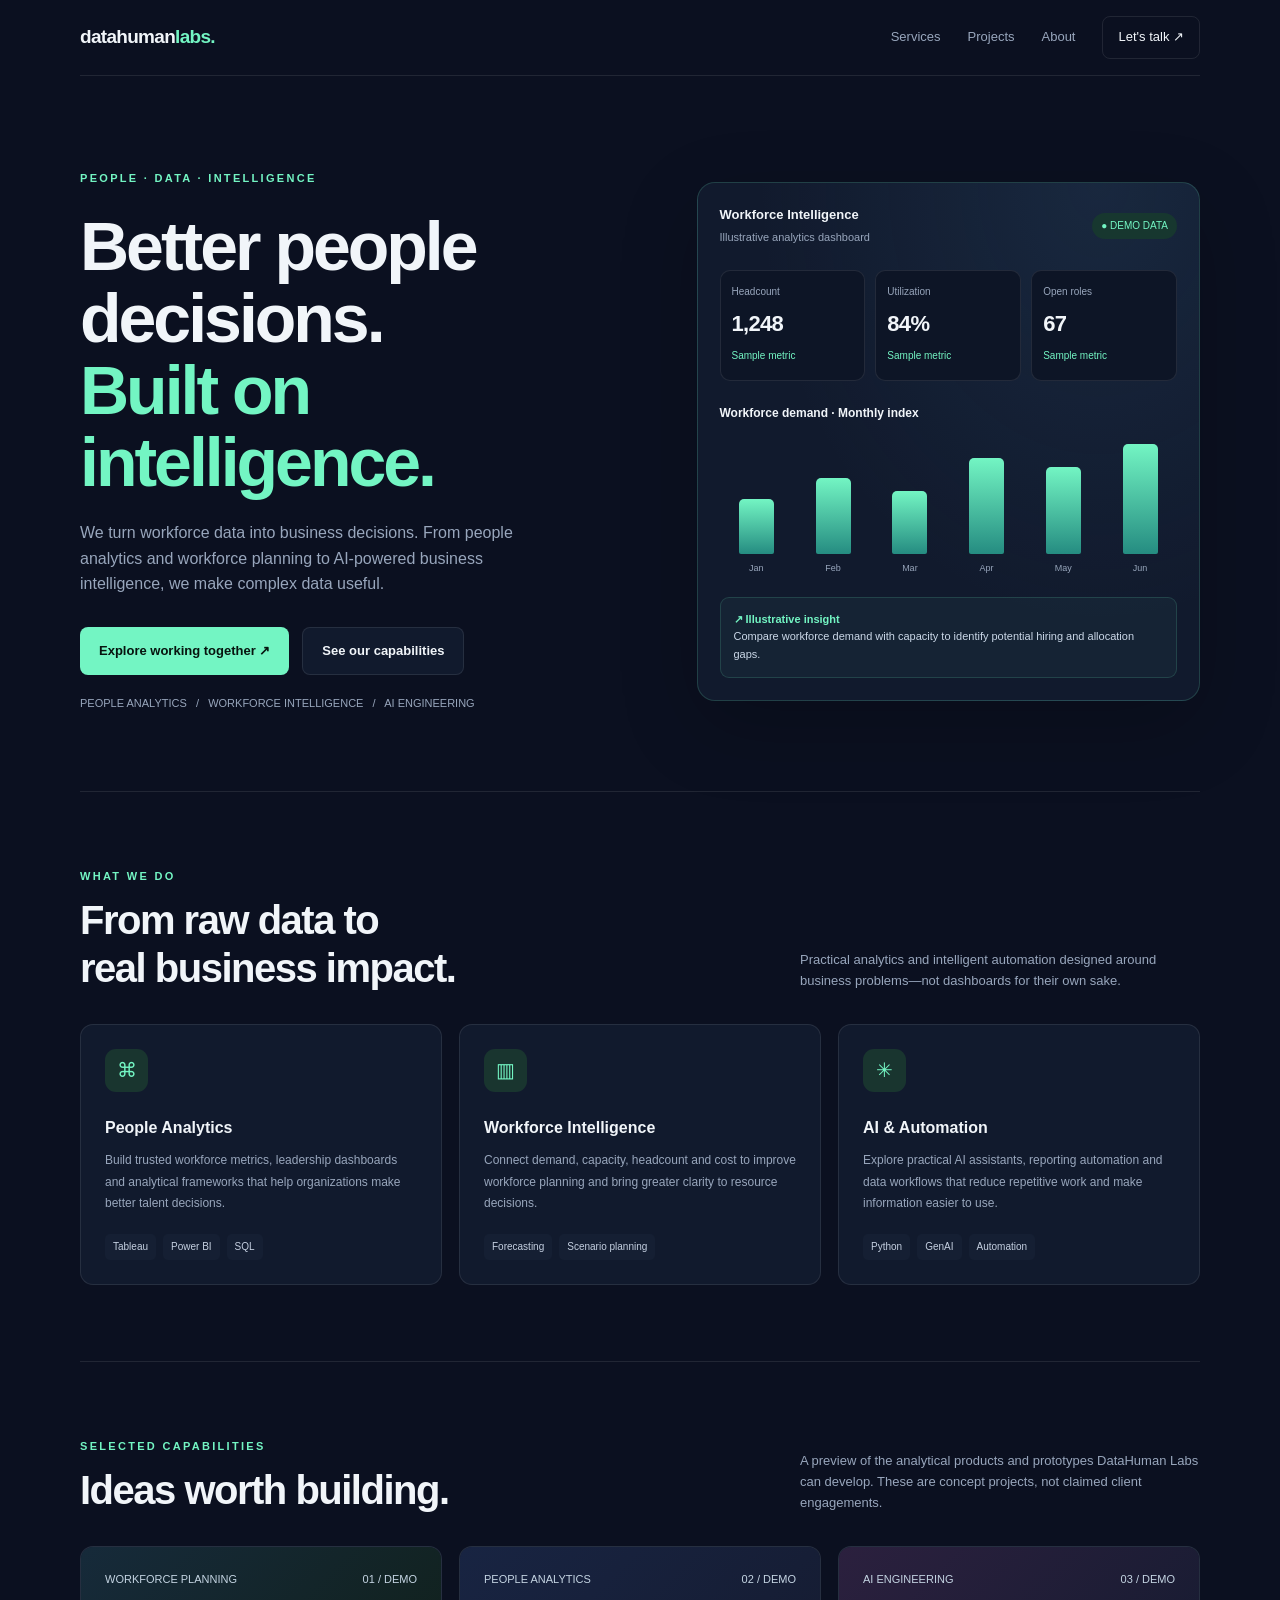
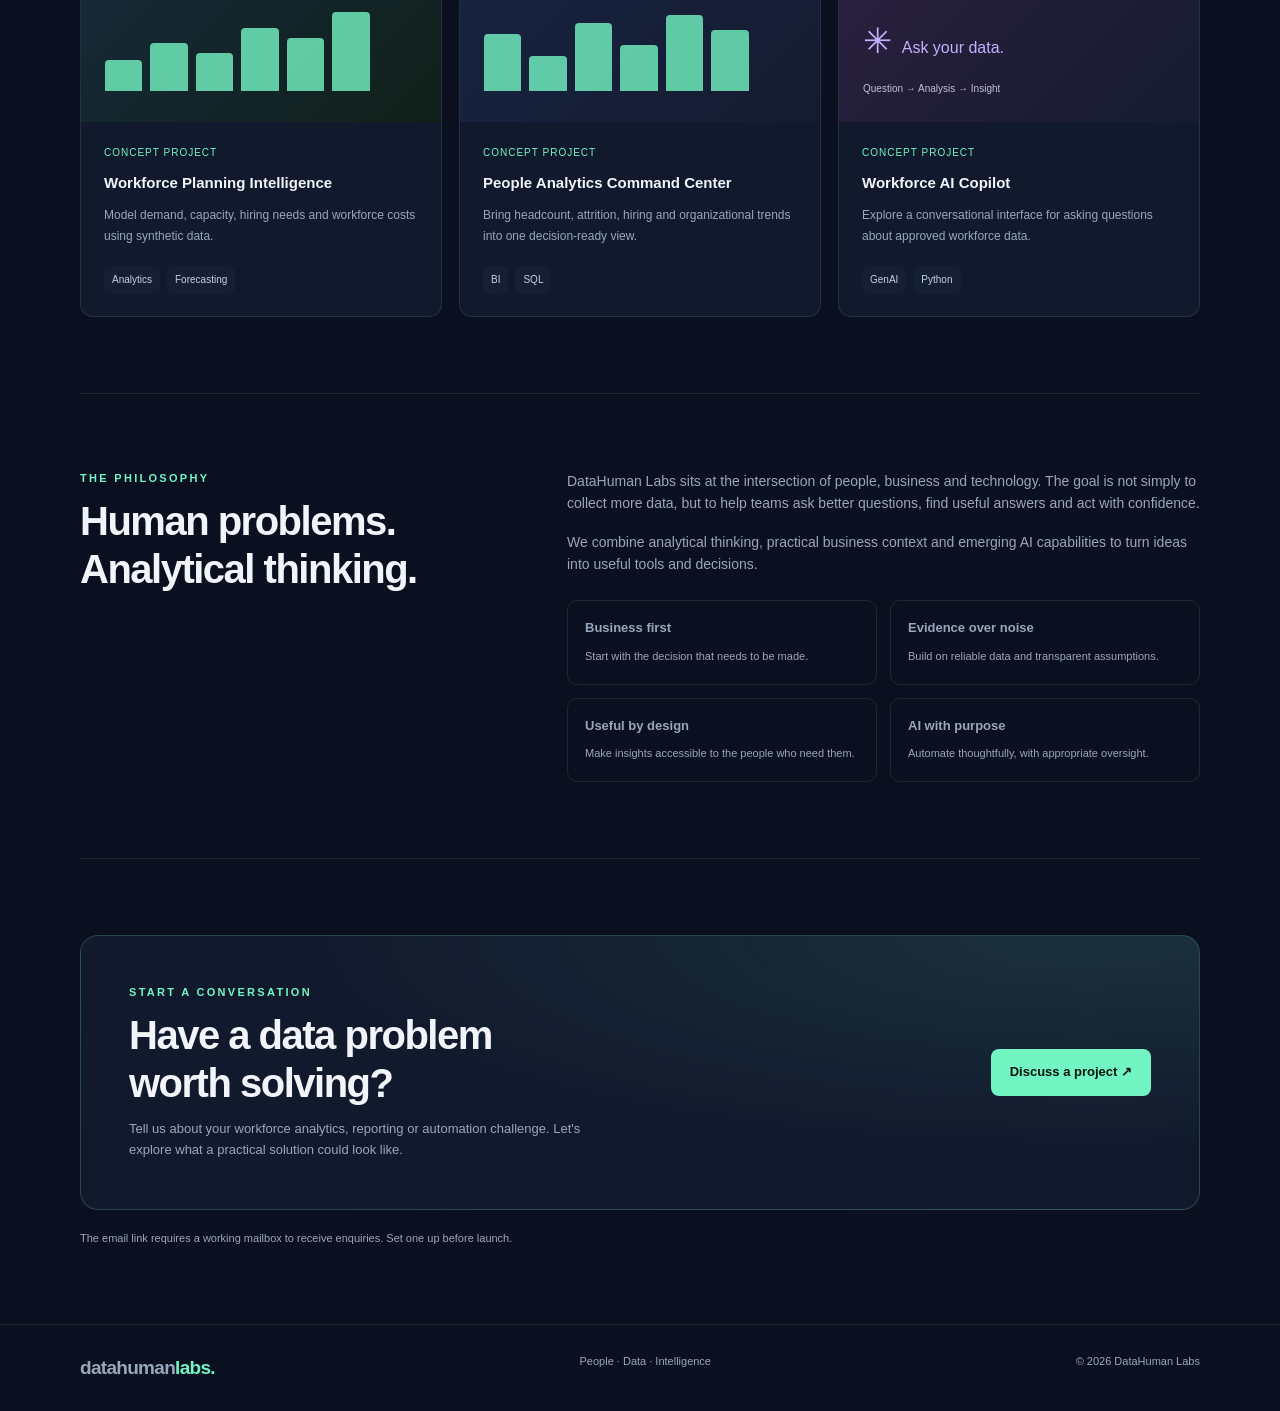
==== index.html @ e3e1449d "Create index.html" ====
<!DOCTYPE html>
<html lang="en">
<head>
  <meta charset="UTF-8">
  <meta name="viewport" content="width=device-width, initial-scale=1.0">
  <meta name="theme-color" content="#0b1020">
  <meta name="description" content="DataHuman Labs — People Analytics, workforce intelligence and AI engineering.">
  <title>DataHuman Labs — People. Data. Intelligence.</title>
  <style>
    :root {
      --bg: #0b1020;
      --panel: #111a2d;
      --panel2: #151f33;
      --text: #f1f5f9;
      --muted: #98a6bc;
      --mint: #73f5c3;
      --blue: #7aa7ff;
      --border: rgba(255,255,255,.09);
    }

    * { box-sizing: border-box; margin: 0; padding: 0; }
    html { scroll-behavior: smooth; }
    body {
      background: var(--bg);
      color: var(--text);
      font-family: Inter, -apple-system, BlinkMacSystemFont, "Segoe UI", sans-serif;
      line-height: 1.6;
    }
    a { color: inherit; text-decoration: none; }
    button, a { -webkit-tap-highlight-color: transparent; }
    .container { width: min(1120px, 90%); margin: auto; }

    nav {
      height: 76px; display: flex; align-items: center;
      justify-content: space-between; border-bottom: 1px solid var(--border);
    }
    .logo { font-size: 19px; font-weight: 800; letter-spacing: -.7px; }
    .logo span { color: var(--mint); }
    .nav-links { display: flex; gap: 27px; align-items: center; font-size: 13px; color: var(--muted); }
    .nav-links a:hover { color: var(--mint); }
    .nav-cta {
      padding: 10px 15px; border: 1px solid var(--border);
      border-radius: 8px; color: var(--text) !important;
    }

    .hero {
      padding: 94px 0 78px; display: grid;
      grid-template-columns: 1.05fr .95fr; gap: 60px; align-items: center;
    }
    .eyebrow {
      color: var(--mint); font-size: 11px; letter-spacing: 2.3px;
      font-weight: 800; text-transform: uppercase;
    }
    h1 {
      font-size: clamp(43px, 5.4vw, 68px); line-height: 1.06;
      letter-spacing: -3px; margin: 22px 0;
    }
    h1 span { color: var(--mint); }
    .hero-copy { max-width: 490px; color: var(--muted); font-size: 16px; }
    .actions { display: flex; gap: 13px; flex-wrap: wrap; margin-top: 30px; }
    .btn {
      display: inline-flex; align-items: center; justify-content: center;
      padding: 13px 19px; border-radius: 8px; font-size: 13px;
      font-weight: 750; transition: transform .2s, opacity .2s;
    }
    .btn:hover { transform: translateY(-2px); }
    .primary { background: var(--mint); color: #07140f; }
    .secondary { border: 1px solid var(--border); background: var(--panel); }
    .micro { font-size: 11px; color: var(--muted); margin-top: 20px; }

    .dashboard {
      padding: 22px; border: 1px solid rgba(115,245,195,.17);
      border-radius: 18px; background:
        radial-gradient(ellipse at 80% 0%, rgba(66,119,163,.15), transparent 60%),
        var(--panel); box-shadow: 0 25px 80px rgba(0,0,0,.2);
    }
    .dash-top { display: flex; justify-content: space-between; gap: 12px; align-items: center; }
    .dash-title { font-size: 13px; font-weight: 750; }
    .pill { font-size: 10px; color: var(--mint); background: #17372f; padding: 5px 9px; border-radius: 20px; }
    .dash-sub { font-size: 11px; color: var(--muted); margin-top: 3px; }
    .metrics { display: grid; grid-template-columns: repeat(3, 1fr); gap: 10px; margin: 23px 0; }
    .metric { padding: 13px 11px; border: 1px solid var(--border); border-radius: 10px; background: #0d1526; }
    .metric small { display: block; color: var(--muted); font-size: 10px; }
    .metric strong { display: block; font-size: 22px; margin-top: 6px; letter-spacing: -.7px; }
    .metric em { color: var(--mint); font-size: 10px; font-style: normal; }
    .chart-title { font-size: 12px; font-weight: 700; margin-bottom: 13px; }
    .chart { display: flex; height: 140px; gap: 13px; align-items: end; padding: 8px 5px 0; }
    .bar-wrap { flex: 1; height: 100%; display: flex; flex-direction: column; justify-content: end; align-items: center; gap: 7px; }
    .bar { width: min(100%, 35px); min-height: 4px; border-radius: 5px 5px 2px 2px; background: linear-gradient(180deg, var(--mint), #258c81); }
    .bar-label { color: var(--muted); font-size: 9px; }
    .insight { margin-top: 21px; padding: 13px; border: 1px solid rgba(115,245,195,.15); background: rgba(115,245,195,.045); border-radius: 9px; font-size: 11px; color: #cbd8e8; }
    .insight b { color: var(--mint); }

    section { padding: 76px 0; border-top: 1px solid var(--border); }
    .section-head { display: flex; justify-content: space-between; gap: 30px; align-items: end; margin-bottom: 32px; }
    h2 { font-size: clamp(29px, 4vw, 40px); letter-spacing: -1.5px; line-height: 1.2; margin-top: 10px; }
    .section-intro { color: var(--muted); max-width: 400px; font-size: 13px; }
    .grid { display: grid; grid-template-columns: repeat(3, 1fr); gap: 17px; }
    .card { background: var(--panel); border: 1px solid var(--border); border-radius: 13px; padding: 24px; }
    .card:hover { border-color: rgba(115,245,195,.35); }
    .icon {
      width: 43px; height: 43px; border-radius: 11px;
      background: #19352f; color: var(--mint); display: grid;
      place-items: center; font-size: 20px; margin-bottom: 23px;
    }
    h3 { font-size: 16px; margin-bottom: 10px; }
    .card p { color: var(--muted); font-size: 12px; line-height: 1.8; }
    .tags { display: flex; flex-wrap: wrap; gap: 7px; margin-top: 19px; }
    .tag { font-size: 10px; padding: 5px 8px; border-radius: 5px; background: var(--panel2); color: #c5d0e1; }

    .project-card { padding: 0; overflow: hidden; }
    .project-visual { padding: 24px; min-height: 175px; background: linear-gradient(135deg,#162a3a,#102019); }
    .project-visual.blue { background: linear-gradient(135deg,#182442,#151b30); }
    .project-visual.purple { background: linear-gradient(135deg,#2b203e,#151b30); }
    .project-stat { display: flex; justify-content: space-between; font-size: 11px; color: #c4d4e2; }
    .project-bars { display: flex; gap: 8px; align-items: end; height: 88px; margin-top: 15px; }
    .project-bars i { display: block; width: 12%; border-radius: 4px 4px 0 0; background: var(--mint); opacity: .8; }
    .project-content { padding: 23px; }
    .project-content h3 { font-size: 15px; }
    .project-content p { color: var(--muted); font-size: 12px; }
    .project-label { font-size: 10px; color: var(--mint); text-transform: uppercase; letter-spacing: 1px; margin-bottom: 10px; }

    .about { display: grid; grid-template-columns: .8fr 1.2fr; gap: 65px; align-items: start; }
    .about-copy { color: var(--muted); font-size: 14px; }
    .about-copy p + p { margin-top: 16px; }
    .principles { display: grid; grid-template-columns: 1fr 1fr; gap: 13px; }
    .principle { padding: 17px; border: 1px solid var(--border); border-radius: 10px; }
    .principle b { display: block; font-size: 13px; margin-bottom: 5px; }
    .principle span { font-size: 11px; color: var(--muted); }

    .contact-box {
      padding: 48px; border-radius: 18px; border: 1px solid rgba(115,245,195,.2);
      background: radial-gradient(ellipse at 90% 0%, rgba(115,245,195,.1), transparent 55%), var(--panel);
      display: flex; justify-content: space-between; align-items: center; gap: 25px;
    }
    .contact-box p { color: var(--muted); font-size: 13px; margin-top: 12px; max-width: 470px; }
    footer { padding: 28px 0; border-top: 1px solid var(--border); color: var(--muted); font-size: 11px; }
    .footer-inner { display: flex; justify-content: space-between; gap: 20px; flex-wrap: wrap; }
    .mint { color: var(--mint); }

    @media (max-width: 760px) {
      .nav-links { gap: 13px; }
      .nav-links a:not(.nav-cta) { display: none; }
      .hero { grid-template-columns: 1fr; padding: 66px 0 55px; gap: 38px; }
      h1 { letter-spacing: -2px; }
      .section-head { display: block; }
      .section-intro { margin-top: 15px; }
      .grid { grid-template-columns: 1fr; }
      .about { grid-template-columns: 1fr; gap: 30px; }
      .contact-box { padding: 28px; display: block; }
      .contact-box .btn { margin-top: 20px; }
      section { padding: 58px 0; }
    }
    @media (prefers-reduced-motion: reduce) {
      html { scroll-behavior: auto; }
      *, *::before, *::after { transition: none !important; }
    }
  </style>
</head>
<body>
  <header class="container">
    <nav aria-label="Main navigation">
      <a class="logo" href="#home">datahuman<span>labs.</span></a>
      <div class="nav-links">
        <a href="#services">Services</a>
        <a href="#work">Projects</a>
        <a href="#about">About</a>
        <a class="nav-cta" href="#contact">Let's talk ↗</a>
      </div>
    </nav>
  </header>

  <main>
    <div class="container">
      <section class="hero" id="home" style="border-top:0">
        <div>
          <div class="eyebrow">People · Data · Intelligence</div>
          <h1>Better people decisions.<br><span>Built on intelligence.</span></h1>
          <p class="hero-copy">
            We turn workforce data into business decisions.
            From people analytics and workforce planning to AI-powered
            business intelligence, we make complex data useful.
          </p>
          <div class="actions">
            <a class="btn primary" href="#contact">Explore working together ↗</a>
            <a class="btn secondary" href="#work">See our capabilities</a>
          </div>
          <p class="micro">PEOPLE ANALYTICS &nbsp; / &nbsp; WORKFORCE INTELLIGENCE &nbsp; / &nbsp; AI ENGINEERING</p>
        </div>

        <div class="dashboard">
          <div class="dash-top">
            <div>
              <div class="dash-title">Workforce Intelligence</div>
              <div class="dash-sub">Illustrative analytics dashboard</div>
            </div>
            <span class="pill">● DEMO DATA</span>
          </div>
          <div class="metrics">
            <div class="metric"><small>Headcount</small><strong>1,248</strong><em>Sample metric</em></div>
            <div class="metric"><small>Utilization</small><strong>84%</strong><em>Sample metric</em></div>
            <div class="metric"><small>Open roles</small><strong>67</strong><em>Sample metric</em></div>
          </div>
          <div class="chart-title">Workforce demand · Monthly index</div>
          <div class="chart" aria-label="Illustrative workforce demand chart">
            <div class="bar-wrap"><div class="bar" style="height:42%"></div><span class="bar-label">Jan</span></div>
            <div class="bar-wrap"><div class="bar" style="height:58%"></div><span class="bar-label">Feb</span></div>
            <div class="bar-wrap"><div class="bar" style="height:48%"></div><span class="bar-label">Mar</span></div>
            <div class="bar-wrap"><div class="bar" style="height:73%"></div><span class="bar-label">Apr</span></div>
            <div class="bar-wrap"><div class="bar" style="height:66%"></div><span class="bar-label">May</span></div>
            <div class="bar-wrap"><div class="bar" style="height:89%"></div><span class="bar-label">Jun</span></div>
          </div>
          <div class="insight"><b>↗ Illustrative insight</b><br>Compare workforce demand with capacity to identify potential hiring and allocation gaps.</div>
        </div>
      </section>

      <section id="services">
        <div class="section-head">
          <div>
            <div class="eyebrow">What we do</div>
            <h2>From raw data to<br>real business impact.</h2>
          </div>
          <p class="section-intro">Practical analytics and intelligent automation designed around business problems—not dashboards for their own sake.</p>
        </div>
        <div class="grid">
          <article class="card">
            <div class="icon">⌘</div>
            <h3>People Analytics</h3>
            <p>Build trusted workforce metrics, leadership dashboards and analytical frameworks that help organizations make better talent decisions.</p>
            <div class="tags"><span class="tag">Tableau</span><span class="tag">Power BI</span><span class="tag">SQL</span></div>
          </article>
          <article class="card">
            <div class="icon">▥</div>
            <h3>Workforce Intelligence</h3>
            <p>Connect demand, capacity, headcount and cost to improve workforce planning and bring greater clarity to resource decisions.</p>
            <div class="tags"><span class="tag">Forecasting</span><span class="tag">Scenario planning</span></div>
          </article>
          <article class="card">
            <div class="icon">✳</div>
            <h3>AI & Automation</h3>
            <p>Explore practical AI assistants, reporting automation and data workflows that reduce repetitive work and make information easier to use.</p>
            <div class="tags"><span class="tag">Python</span><span class="tag">GenAI</span><span class="tag">Automation</span></div>
          </article>
        </div>
      </section>

      <section id="work">
        <div class="section-head">
          <div>
            <div class="eyebrow">Selected capabilities</div>
            <h2>Ideas worth building.</h2>
          </div>
          <p class="section-intro">A preview of the analytical products and prototypes DataHuman Labs can develop. These are concept projects, not claimed client engagements.</p>
        </div>
        <div class="grid">
          <article class="card project-card">
            <div class="project-visual">
              <div class="project-stat"><span>WORKFORCE PLANNING</span><span>01 / DEMO</span></div>
              <div class="project-bars">
                <i style="height:35%"></i><i style="height:55%"></i><i style="height:44%"></i><i style="height:72%"></i><i style="height:60%"></i><i style="height:90%"></i>
              </div>
            </div>
            <div class="project-content">
              <div class="project-label">Concept project</div>
              <h3>Workforce Planning Intelligence</h3>
              <p>Model demand, capacity, hiring needs and workforce costs using synthetic data.</p>
              <div class="tags"><span class="tag">Analytics</span><span class="tag">Forecasting</span></div>
            </div>
          </article>
          <article class="card project-card">
            <div class="project-visual blue">
              <div class="project-stat"><span>PEOPLE ANALYTICS</span><span>02 / DEMO</span></div>
              <div class="project-bars">
                <i style="height:65%"></i><i style="height:40%"></i><i style="height:78%"></i><i style="height:52%"></i><i style="height:87%"></i><i style="height:70%"></i>
              </div>
            </div>
            <div class="project-content">
              <div class="project-label">Concept project</div>
              <h3>People Analytics Command Center</h3>
              <p>Bring headcount, attrition, hiring and organizational trends into one decision-ready view.</p>
              <div class="tags"><span class="tag">BI</span><span class="tag">SQL</span></div>
            </div>
          </article>
          <article class="card project-card">
            <div class="project-visual purple">
              <div class="project-stat"><span>AI ENGINEERING</span><span>03 / DEMO</span></div>
              <div style="font-size:35px;color:#c5b0ff;margin-top:25px">✳ <span style="font-size:16px">Ask your data.</span></div>
              <div style="font-size:10px;color:#c3c0d5;margin-top:12px">Question → Analysis → Insight</div>
            </div>
            <div class="project-content">
              <div class="project-label">Concept project</div>
              <h3>Workforce AI Copilot</h3>
              <p>Explore a conversational interface for asking questions about approved workforce data.</p>
              <div class="tags"><span class="tag">GenAI</span><span class="tag">Python</span></div>
            </div>
          </article>
        </div>
      </section>

      <section id="about">
        <div class="about">
          <div>
            <div class="eyebrow">The philosophy</div>
            <h2>Human problems.<br>Analytical thinking.</h2>
          </div>
          <div class="about-copy">
            <p>DataHuman Labs sits at the intersection of people, business and technology. The goal is not simply to collect more data, but to help teams ask better questions, find useful answers and act with confidence.</p>
            <p>We combine analytical thinking, practical business context and emerging AI capabilities to turn ideas into useful tools and decisions.</p>
            <div class="principles" style="margin-top:25px">
              <div class="principle"><b>Business first</b><span>Start with the decision that needs to be made.</span></div>
              <div class="principle"><b>Evidence over noise</b><span>Build on reliable data and transparent assumptions.</span></div>
              <div class="principle"><b>Useful by design</b><span>Make insights accessible to the people who need them.</span></div>
              <div class="principle"><b>AI with purpose</b><span>Automate thoughtfully, with appropriate oversight.</span></div>
            </div>
          </div>
        </div>
      </section>

      <section id="contact">
        <div class="contact-box">
          <div>
            <div class="eyebrow">Start a conversation</div>
            <h2>Have a data problem<br>worth solving?</h2>
            <p>Tell us about your workforce analytics, reporting or automation challenge. Let's explore what a practical solution could look like.</p>
          </div>
          <a class="btn primary" href="mailto:hello@datahumanlabs.com?subject=DataHuman%20Labs%20Enquiry">Discuss a project ↗</a>
        </div>
        <p class="micro">The email link requires a working mailbox to receive enquiries. Set one up before launch.</p>
      </section>
    </div>
  </main>

  <footer>
    <div class="container footer-inner">
      <a class="logo" href="#home">datahuman<span>labs.</span></a>
      <span>People · Data · Intelligence</span>
      <span>© <span id="year"></span> DataHuman Labs</span>
    </div>
  </footer>
  <script>
    document.getElementById("year").textContent = new Date().getFullYear();
  </script>
</body>
</html>
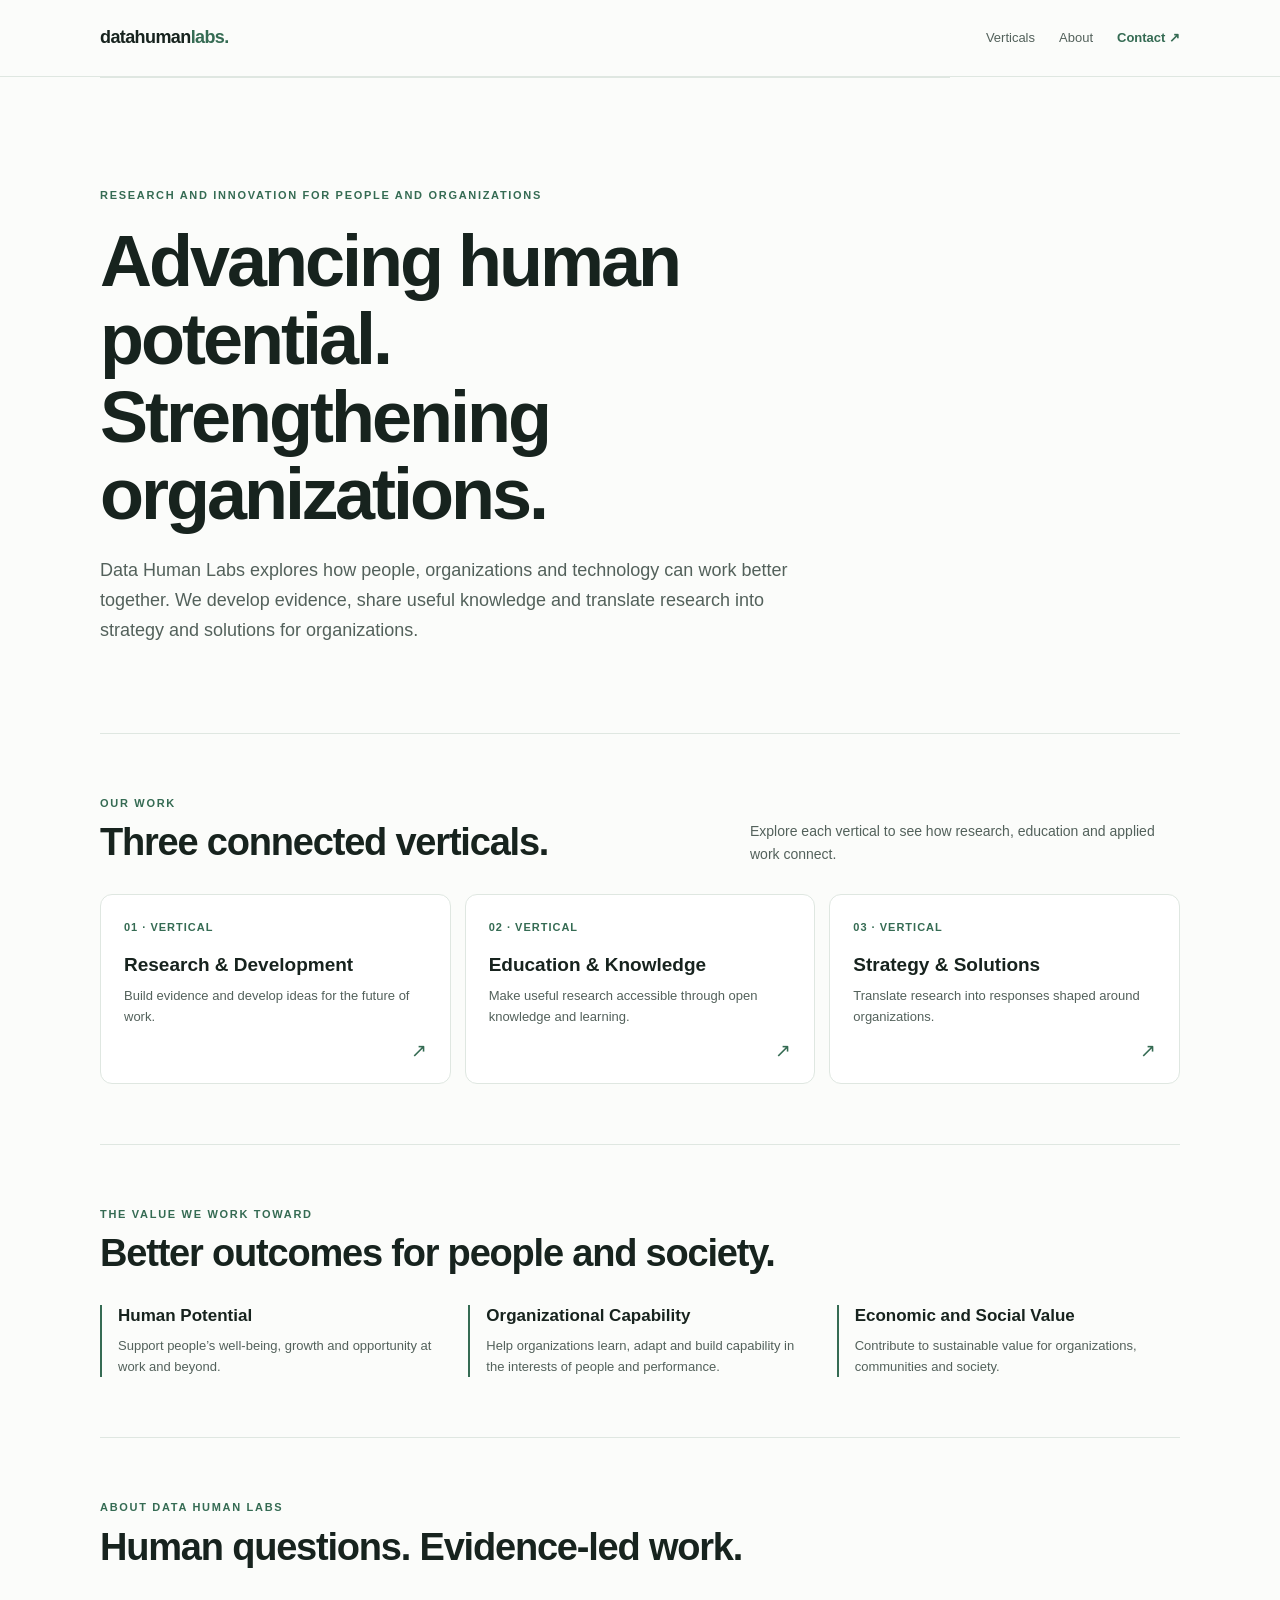
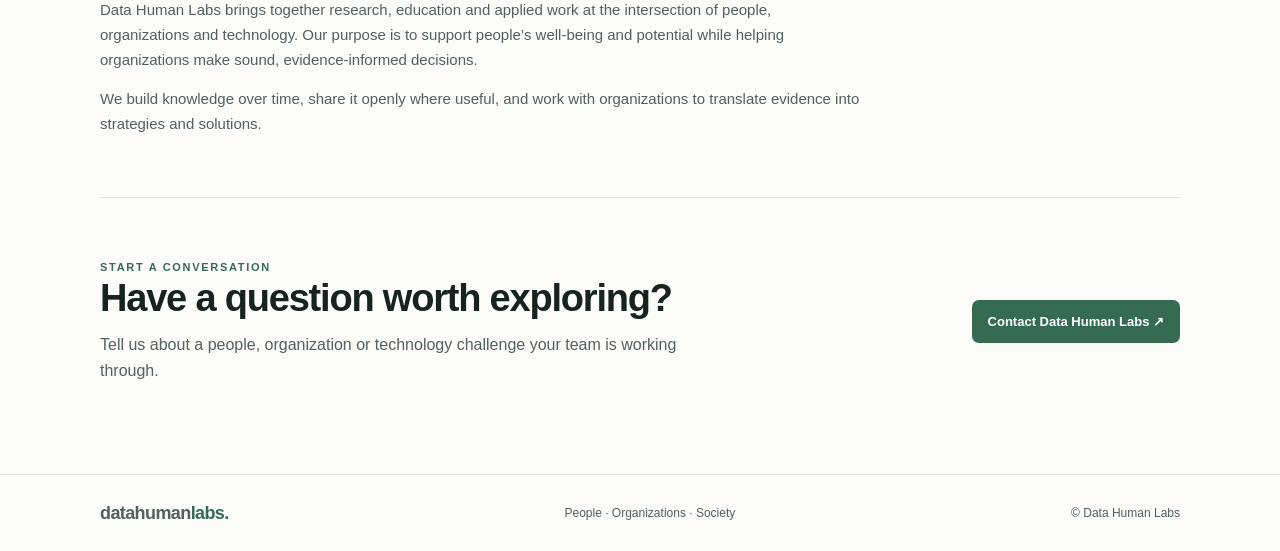
==== commit a3a067a1: "Simplify site and add vertical pages" ====
--- a/index.html
+++ b/index.html
@@ -1,345 +1,63 @@
-
 <!DOCTYPE html>
 <html lang="en">
 <head>
   <meta charset="UTF-8">
   <meta name="viewport" content="width=device-width, initial-scale=1.0">
-  <meta name="theme-color" content="#0b1020">
-  <meta name="description" content="DataHuman Labs — People Analytics, workforce intelligence and AI engineering.">
-  <title>DataHuman Labs — People. Data. Intelligence.</title>
-  <style>
-    :root {
-      --bg: #0b1020;
-      --panel: #111a2d;
-      --panel2: #151f33;
-      --text: #f1f5f9;
-      --muted: #98a6bc;
-      --mint: #73f5c3;
-      --blue: #7aa7ff;
-      --border: rgba(255,255,255,.09);
-    }
-
-    * { box-sizing: border-box; margin: 0; padding: 0; }
-    html { scroll-behavior: smooth; }
-    body {
-      background: var(--bg);
-      color: var(--text);
-      font-family: Inter, -apple-system, BlinkMacSystemFont, "Segoe UI", sans-serif;
-      line-height: 1.6;
-    }
-    a { color: inherit; text-decoration: none; }
-    button, a { -webkit-tap-highlight-color: transparent; }
-    .container { width: min(1120px, 90%); margin: auto; }
-
-    nav {
-      height: 76px; display: flex; align-items: center;
-      justify-content: space-between; border-bottom: 1px solid var(--border);
-    }
-    .logo { font-size: 19px; font-weight: 800; letter-spacing: -.7px; }
-    .logo span { color: var(--mint); }
-    .nav-links { display: flex; gap: 27px; align-items: center; font-size: 13px; color: var(--muted); }
-    .nav-links a:hover { color: var(--mint); }
-    .nav-cta {
-      padding: 10px 15px; border: 1px solid var(--border);
-      border-radius: 8px; color: var(--text) !important;
-    }
-
-    .hero {
-      padding: 94px 0 78px; display: grid;
-      grid-template-columns: 1.05fr .95fr; gap: 60px; align-items: center;
-    }
-    .eyebrow {
-      color: var(--mint); font-size: 11px; letter-spacing: 2.3px;
-      font-weight: 800; text-transform: uppercase;
-    }
-    h1 {
-      font-size: clamp(43px, 5.4vw, 68px); line-height: 1.06;
-      letter-spacing: -3px; margin: 22px 0;
-    }
-    h1 span { color: var(--mint); }
-    .hero-copy { max-width: 490px; color: var(--muted); font-size: 16px; }
-    .actions { display: flex; gap: 13px; flex-wrap: wrap; margin-top: 30px; }
-    .btn {
-      display: inline-flex; align-items: center; justify-content: center;
-      padding: 13px 19px; border-radius: 8px; font-size: 13px;
-      font-weight: 750; transition: transform .2s, opacity .2s;
-    }
-    .btn:hover { transform: translateY(-2px); }
-    .primary { background: var(--mint); color: #07140f; }
-    .secondary { border: 1px solid var(--border); background: var(--panel); }
-    .micro { font-size: 11px; color: var(--muted); margin-top: 20px; }
-
-    .dashboard {
-      padding: 22px; border: 1px solid rgba(115,245,195,.17);
-      border-radius: 18px; background:
-        radial-gradient(ellipse at 80% 0%, rgba(66,119,163,.15), transparent 60%),
-        var(--panel); box-shadow: 0 25px 80px rgba(0,0,0,.2);
-    }
-    .dash-top { display: flex; justify-content: space-between; gap: 12px; align-items: center; }
-    .dash-title { font-size: 13px; font-weight: 750; }
-    .pill { font-size: 10px; color: var(--mint); background: #17372f; padding: 5px 9px; border-radius: 20px; }
-    .dash-sub { font-size: 11px; color: var(--muted); margin-top: 3px; }
-    .metrics { display: grid; grid-template-columns: repeat(3, 1fr); gap: 10px; margin: 23px 0; }
-    .metric { padding: 13px 11px; border: 1px solid var(--border); border-radius: 10px; background: #0d1526; }
-    .metric small { display: block; color: var(--muted); font-size: 10px; }
-    .metric strong { display: block; font-size: 22px; margin-top: 6px; letter-spacing: -.7px; }
-    .metric em { color: var(--mint); font-size: 10px; font-style: normal; }
-    .chart-title { font-size: 12px; font-weight: 700; margin-bottom: 13px; }
-    .chart { display: flex; height: 140px; gap: 13px; align-items: end; padding: 8px 5px 0; }
-    .bar-wrap { flex: 1; height: 100%; display: flex; flex-direction: column; justify-content: end; align-items: center; gap: 7px; }
-    .bar { width: min(100%, 35px); min-height: 4px; border-radius: 5px 5px 2px 2px; background: linear-gradient(180deg, var(--mint), #258c81); }
-    .bar-label { color: var(--muted); font-size: 9px; }
-    .insight { margin-top: 21px; padding: 13px; border: 1px solid rgba(115,245,195,.15); background: rgba(115,245,195,.045); border-radius: 9px; font-size: 11px; color: #cbd8e8; }
-    .insight b { color: var(--mint); }
-
-    section { padding: 76px 0; border-top: 1px solid var(--border); }
-    .section-head { display: flex; justify-content: space-between; gap: 30px; align-items: end; margin-bottom: 32px; }
-    h2 { font-size: clamp(29px, 4vw, 40px); letter-spacing: -1.5px; line-height: 1.2; margin-top: 10px; }
-    .section-intro { color: var(--muted); max-width: 400px; font-size: 13px; }
-    .grid { display: grid; grid-template-columns: repeat(3, 1fr); gap: 17px; }
-    .card { background: var(--panel); border: 1px solid var(--border); border-radius: 13px; padding: 24px; }
-    .card:hover { border-color: rgba(115,245,195,.35); }
-    .icon {
-      width: 43px; height: 43px; border-radius: 11px;
-      background: #19352f; color: var(--mint); display: grid;
-      place-items: center; font-size: 20px; margin-bottom: 23px;
-    }
-    h3 { font-size: 16px; margin-bottom: 10px; }
-    .card p { color: var(--muted); font-size: 12px; line-height: 1.8; }
-    .tags { display: flex; flex-wrap: wrap; gap: 7px; margin-top: 19px; }
-    .tag { font-size: 10px; padding: 5px 8px; border-radius: 5px; background: var(--panel2); color: #c5d0e1; }
-
-    .project-card { padding: 0; overflow: hidden; }
-    .project-visual { padding: 24px; min-height: 175px; background: linear-gradient(135deg,#162a3a,#102019); }
-    .project-visual.blue { background: linear-gradient(135deg,#182442,#151b30); }
-    .project-visual.purple { background: linear-gradient(135deg,#2b203e,#151b30); }
-    .project-stat { display: flex; justify-content: space-between; font-size: 11px; color: #c4d4e2; }
-    .project-bars { display: flex; gap: 8px; align-items: end; height: 88px; margin-top: 15px; }
-    .project-bars i { display: block; width: 12%; border-radius: 4px 4px 0 0; background: var(--mint); opacity: .8; }
-    .project-content { padding: 23px; }
-    .project-content h3 { font-size: 15px; }
-    .project-content p { color: var(--muted); font-size: 12px; }
-    .project-label { font-size: 10px; color: var(--mint); text-transform: uppercase; letter-spacing: 1px; margin-bottom: 10px; }
-
-    .about { display: grid; grid-template-columns: .8fr 1.2fr; gap: 65px; align-items: start; }
-    .about-copy { color: var(--muted); font-size: 14px; }
-    .about-copy p + p { margin-top: 16px; }
-    .principles { display: grid; grid-template-columns: 1fr 1fr; gap: 13px; }
-    .principle { padding: 17px; border: 1px solid var(--border); border-radius: 10px; }
-    .principle b { display: block; font-size: 13px; margin-bottom: 5px; }
-    .principle span { font-size: 11px; color: var(--muted); }
-
-    .contact-box {
-      padding: 48px; border-radius: 18px; border: 1px solid rgba(115,245,195,.2);
-      background: radial-gradient(ellipse at 90% 0%, rgba(115,245,195,.1), transparent 55%), var(--panel);
-      display: flex; justify-content: space-between; align-items: center; gap: 25px;
-    }
-    .contact-box p { color: var(--muted); font-size: 13px; margin-top: 12px; max-width: 470px; }
-    footer { padding: 28px 0; border-top: 1px solid var(--border); color: var(--muted); font-size: 11px; }
-    .footer-inner { display: flex; justify-content: space-between; gap: 20px; flex-wrap: wrap; }
-    .mint { color: var(--mint); }
-
-    @media (max-width: 760px) {
-      .nav-links { gap: 13px; }
-      .nav-links a:not(.nav-cta) { display: none; }
-      .hero { grid-template-columns: 1fr; padding: 66px 0 55px; gap: 38px; }
-      h1 { letter-spacing: -2px; }
-      .section-head { display: block; }
-      .section-intro { margin-top: 15px; }
-      .grid { grid-template-columns: 1fr; }
-      .about { grid-template-columns: 1fr; gap: 30px; }
-      .contact-box { padding: 28px; display: block; }
-      .contact-box .btn { margin-top: 20px; }
-      section { padding: 58px 0; }
-    }
-    @media (prefers-reduced-motion: reduce) {
-      html { scroll-behavior: auto; }
-      *, *::before, *::after { transition: none !important; }
-    }
-  </style>
+  <meta name="theme-color" content="#fbfcfa">
+  <meta name="description" content="Data Human Labs is a research and innovation institution advancing human potential, organizational capability, and economic and social value.">
+  <title>Data Human Labs — Research for people and organizations</title>
+  <link rel="stylesheet" href="styles.css">
 </head>
 <body>
-  <header class="container">
-    <nav aria-label="Main navigation">
-      <a class="logo" href="#home">datahuman<span>labs.</span></a>
+  <header>
+    <nav class="container" aria-label="Main navigation">
+      <a class="logo" href="index.html">datahuman<span>labs.</span></a>
       <div class="nav-links">
-        <a href="#services">Services</a>
-        <a href="#work">Projects</a>
-        <a href="#about">About</a>
-        <a class="nav-cta" href="#contact">Let's talk ↗</a>
+        <a href="index.html#verticals">Verticals</a>
+        <a href="index.html#about">About</a>
+        <a class="nav-cta" href="index.html#contact">Contact ↗</a>
       </div>
     </nav>
   </header>
-
-  <main>
-    <div class="container">
-      <section class="hero" id="home" style="border-top:0">
-        <div>
-          <div class="eyebrow">People · Data · Intelligence</div>
-          <h1>Better people decisions.<br><span>Built on intelligence.</span></h1>
-          <p class="hero-copy">
-            We turn workforce data into business decisions.
-            From people analytics and workforce planning to AI-powered
-            business intelligence, we make complex data useful.
-          </p>
-          <div class="actions">
-            <a class="btn primary" href="#contact">Explore working together ↗</a>
-            <a class="btn secondary" href="#work">See our capabilities</a>
-          </div>
-          <p class="micro">PEOPLE ANALYTICS &nbsp; / &nbsp; WORKFORCE INTELLIGENCE &nbsp; / &nbsp; AI ENGINEERING</p>
-        </div>
-
-        <div class="dashboard">
-          <div class="dash-top">
-            <div>
-              <div class="dash-title">Workforce Intelligence</div>
-              <div class="dash-sub">Illustrative analytics dashboard</div>
-            </div>
-            <span class="pill">● DEMO DATA</span>
-          </div>
-          <div class="metrics">
-            <div class="metric"><small>Headcount</small><strong>1,248</strong><em>Sample metric</em></div>
-            <div class="metric"><small>Utilization</small><strong>84%</strong><em>Sample metric</em></div>
-            <div class="metric"><small>Open roles</small><strong>67</strong><em>Sample metric</em></div>
-          </div>
-          <div class="chart-title">Workforce demand · Monthly index</div>
-          <div class="chart" aria-label="Illustrative workforce demand chart">
-            <div class="bar-wrap"><div class="bar" style="height:42%"></div><span class="bar-label">Jan</span></div>
-            <div class="bar-wrap"><div class="bar" style="height:58%"></div><span class="bar-label">Feb</span></div>
-            <div class="bar-wrap"><div class="bar" style="height:48%"></div><span class="bar-label">Mar</span></div>
-            <div class="bar-wrap"><div class="bar" style="height:73%"></div><span class="bar-label">Apr</span></div>
-            <div class="bar-wrap"><div class="bar" style="height:66%"></div><span class="bar-label">May</span></div>
-            <div class="bar-wrap"><div class="bar" style="height:89%"></div><span class="bar-label">Jun</span></div>
-          </div>
-          <div class="insight"><b>↗ Illustrative insight</b><br>Compare workforce demand with capacity to identify potential hiring and allocation gaps.</div>
-        </div>
-      </section>
-
-      <section id="services">
-        <div class="section-head">
-          <div>
-            <div class="eyebrow">What we do</div>
-            <h2>From raw data to<br>real business impact.</h2>
-          </div>
-          <p class="section-intro">Practical analytics and intelligent automation designed around business problems—not dashboards for their own sake.</p>
-        </div>
-        <div class="grid">
-          <article class="card">
-            <div class="icon">⌘</div>
-            <h3>People Analytics</h3>
-            <p>Build trusted workforce metrics, leadership dashboards and analytical frameworks that help organizations make better talent decisions.</p>
-            <div class="tags"><span class="tag">Tableau</span><span class="tag">Power BI</span><span class="tag">SQL</span></div>
-          </article>
-          <article class="card">
-            <div class="icon">▥</div>
-            <h3>Workforce Intelligence</h3>
-            <p>Connect demand, capacity, headcount and cost to improve workforce planning and bring greater clarity to resource decisions.</p>
-            <div class="tags"><span class="tag">Forecasting</span><span class="tag">Scenario planning</span></div>
-          </article>
-          <article class="card">
-            <div class="icon">✳</div>
-            <h3>AI & Automation</h3>
-            <p>Explore practical AI assistants, reporting automation and data workflows that reduce repetitive work and make information easier to use.</p>
-            <div class="tags"><span class="tag">Python</span><span class="tag">GenAI</span><span class="tag">Automation</span></div>
-          </article>
-        </div>
-      </section>
-
-      <section id="work">
-        <div class="section-head">
-          <div>
-            <div class="eyebrow">Selected capabilities</div>
-            <h2>Ideas worth building.</h2>
-          </div>
-          <p class="section-intro">A preview of the analytical products and prototypes DataHuman Labs can develop. These are concept projects, not claimed client engagements.</p>
-        </div>
-        <div class="grid">
-          <article class="card project-card">
-            <div class="project-visual">
-              <div class="project-stat"><span>WORKFORCE PLANNING</span><span>01 / DEMO</span></div>
-              <div class="project-bars">
-                <i style="height:35%"></i><i style="height:55%"></i><i style="height:44%"></i><i style="height:72%"></i><i style="height:60%"></i><i style="height:90%"></i>
-              </div>
-            </div>
-            <div class="project-content">
-              <div class="project-label">Concept project</div>
-              <h3>Workforce Planning Intelligence</h3>
-              <p>Model demand, capacity, hiring needs and workforce costs using synthetic data.</p>
-              <div class="tags"><span class="tag">Analytics</span><span class="tag">Forecasting</span></div>
-            </div>
-          </article>
-          <article class="card project-card">
-            <div class="project-visual blue">
-              <div class="project-stat"><span>PEOPLE ANALYTICS</span><span>02 / DEMO</span></div>
-              <div class="project-bars">
-                <i style="height:65%"></i><i style="height:40%"></i><i style="height:78%"></i><i style="height:52%"></i><i style="height:87%"></i><i style="height:70%"></i>
-              </div>
-            </div>
-            <div class="project-content">
-              <div class="project-label">Concept project</div>
-              <h3>People Analytics Command Center</h3>
-              <p>Bring headcount, attrition, hiring and organizational trends into one decision-ready view.</p>
-              <div class="tags"><span class="tag">BI</span><span class="tag">SQL</span></div>
-            </div>
-          </article>
-          <article class="card project-card">
-            <div class="project-visual purple">
-              <div class="project-stat"><span>AI ENGINEERING</span><span>03 / DEMO</span></div>
-              <div style="font-size:35px;color:#c5b0ff;margin-top:25px">✳ <span style="font-size:16px">Ask your data.</span></div>
-              <div style="font-size:10px;color:#c3c0d5;margin-top:12px">Question → Analysis → Insight</div>
-            </div>
-            <div class="project-content">
-              <div class="project-label">Concept project</div>
-              <h3>Workforce AI Copilot</h3>
-              <p>Explore a conversational interface for asking questions about approved workforce data.</p>
-              <div class="tags"><span class="tag">GenAI</span><span class="tag">Python</span></div>
-            </div>
-          </article>
-        </div>
-      </section>
-
-      <section id="about">
-        <div class="about">
-          <div>
-            <div class="eyebrow">The philosophy</div>
-            <h2>Human problems.<br>Analytical thinking.</h2>
-          </div>
-          <div class="about-copy">
-            <p>DataHuman Labs sits at the intersection of people, business and technology. The goal is not simply to collect more data, but to help teams ask better questions, find useful answers and act with confidence.</p>
-            <p>We combine analytical thinking, practical business context and emerging AI capabilities to turn ideas into useful tools and decisions.</p>
-            <div class="principles" style="margin-top:25px">
-              <div class="principle"><b>Business first</b><span>Start with the decision that needs to be made.</span></div>
-              <div class="principle"><b>Evidence over noise</b><span>Build on reliable data and transparent assumptions.</span></div>
-              <div class="principle"><b>Useful by design</b><span>Make insights accessible to the people who need them.</span></div>
-              <div class="principle"><b>AI with purpose</b><span>Automate thoughtfully, with appropriate oversight.</span></div>
-            </div>
-          </div>
-        </div>
-      </section>
-
-      <section id="contact">
-        <div class="contact-box">
-          <div>
-            <div class="eyebrow">Start a conversation</div>
-            <h2>Have a data problem<br>worth solving?</h2>
-            <p>Tell us about your workforce analytics, reporting or automation challenge. Let's explore what a practical solution could look like.</p>
-          </div>
-          <a class="btn primary" href="mailto:hello@datahumanlabs.com?subject=DataHuman%20Labs%20Enquiry">Discuss a project ↗</a>
-        </div>
-        <p class="micro">The email link requires a working mailbox to receive enquiries. Set one up before launch.</p>
-      </section>
-    </div>
+  <main class="container">
+    <section class="hero" id="home">
+      <div class="eyebrow">Research and innovation for people and organizations</div>
+      <h1>Advancing human potential.<br>Strengthening organizations.</h1>
+      <p class="lead">Data Human Labs explores how people, organizations and technology can work better together. We develop evidence, share useful knowledge and translate research into strategy and solutions for organizations.</p>
+    </section>
+    <section id="verticals">
+      <div class="section-head">
+        <div><div class="eyebrow">Our work</div><h2>Three connected verticals.</h2></div>
+        <p class="section-intro">Explore each vertical to see how research, education and applied work connect.</p>
+      </div>
+      <div class="verticals-grid">
+        <a class="vertical-button" href="research-development.html"><div><div class="vertical-number">01 · VERTICAL</div><h3>Research &amp; Development</h3><p>Build evidence and develop ideas for the future of work.</p></div><span class="vertical-arrow" aria-hidden="true">↗</span></a>
+        <a class="vertical-button" href="education-knowledge.html"><div><div class="vertical-number">02 · VERTICAL</div><h3>Education &amp; Knowledge</h3><p>Make useful research accessible through open knowledge and learning.</p></div><span class="vertical-arrow" aria-hidden="true">↗</span></a>
+        <a class="vertical-button" href="strategy-solutions.html"><div><div class="vertical-number">03 · VERTICAL</div><h3>Strategy &amp; Solutions</h3><p>Translate research into responses shaped around organizations.</p></div><span class="vertical-arrow" aria-hidden="true">↗</span></a>
+      </div>
+    </section>
+    <section id="outcomes">
+      <div class="section-head"><div><div class="eyebrow">The value we work toward</div><h2>Better outcomes for people and society.</h2></div></div>
+      <div class="outcomes-grid">
+        <article class="outcome"><h3>Human Potential</h3><p>Support people’s well-being, growth and opportunity at work and beyond.</p></article>
+        <article class="outcome"><h3>Organizational Capability</h3><p>Help organizations learn, adapt and build capability in the interests of people and performance.</p></article>
+        <article class="outcome"><h3>Economic and Social Value</h3><p>Contribute to sustainable value for organizations, communities and society.</p></article>
+      </div>
+    </section>
+    <section id="about">
+      <div class="section-head"><div><div class="eyebrow">About Data Human Labs</div><h2>Human questions. Evidence-led work.</h2></div></div>
+      <div class="about-copy"><p>Data Human Labs brings together research, education and applied work at the intersection of people, organizations and technology. Our purpose is to support people’s well-being and potential while helping organizations make sound, evidence-informed decisions.</p><p>We build knowledge over time, share it openly where useful, and work with organizations to translate evidence into strategies and solutions.</p></div>
+    </section>
+    <section id="contact">
+      <div class="contact-row"><div><div class="eyebrow">Start a conversation</div><h2>Have a question worth exploring?</h2><p>Tell us about a people, organization or technology challenge your team is working through.</p></div><a class="button" href="mailto:hello@datahumanlabs.com?subject=Data%20Human%20Labs%20Enquiry">Contact Data Human Labs ↗</a></div>
+    </section>
   </main>
-
   <footer>
     <div class="container footer-inner">
-      <a class="logo" href="#home">datahuman<span>labs.</span></a>
-      <span>People · Data · Intelligence</span>
-      <span>© <span id="year"></span> DataHuman Labs</span>
+      <a class="logo" href="index.html">datahuman<span>labs.</span></a>
+      <span>People · Organizations · Society</span>
+      <span>© Data Human Labs</span>
     </div>
   </footer>
-  <script>
-    document.getElementById("year").textContent = new Date().getFullYear();
-  </script>
 </body>
 </html>
--- a/styles.css
+++ b/styles.css
@@ -0,0 +1,76 @@
+:root {
+  --bg: #fbfcfa; --surface: #fff; --text: #17231e; --muted: #53615b; --accent: #356b53; --border: #dfe7e1;
+}
+* { box-sizing: border-box; margin: 0; padding: 0; }
+html { scroll-behavior: smooth; }
+body { background: var(--bg); color: var(--text); font-family: Inter, -apple-system, BlinkMacSystemFont, "Segoe UI", sans-serif; line-height: 1.65; }
+a { color: inherit; text-decoration: none; }
+a:focus-visible { outline: 2px solid var(--accent); outline-offset: 4px; }
+.container { width: min(1080px, 88%); margin: 0 auto; }
+header { border-bottom: 1px solid var(--border); }
+nav { min-height: 76px; display: flex; align-items: center; justify-content: space-between; gap: 24px; }
+.logo { font-size: 18px; font-weight: 750; letter-spacing: -.6px; }
+.logo span { color: var(--accent); }
+.nav-links { display: flex; align-items: center; flex-wrap: wrap; gap: 24px; color: var(--muted); font-size: 13px; }
+.nav-links a:hover, .vertical-switcher a:hover { color: var(--accent); }
+.nav-cta { color: var(--accent) !important; font-weight: 700; }
+.hero { max-width: 850px; padding: 108px 0 88px; }
+.eyebrow { color: var(--accent); font-size: 11px; font-weight: 750; letter-spacing: 1.7px; text-transform: uppercase; }
+h1 { margin: 19px 0 22px; font-size: clamp(42px, 6vw, 72px); line-height: 1.08; letter-spacing: -3px; font-weight: 650; }
+h2 { font-size: clamp(27px, 3.4vw, 38px); line-height: 1.2; letter-spacing: -1.2px; font-weight: 620; }
+h3 { font-size: 17px; line-height: 1.35; font-weight: 650; }
+.lead { max-width: 700px; color: var(--muted); font-size: 18px; }
+section { padding: 60px 0; border-top: 1px solid var(--border); }
+.section-head { display: flex; align-items: end; justify-content: space-between; gap: 30px; margin-bottom: 28px; }
+.section-head h2 { margin-top: 8px; }
+.section-intro { max-width: 430px; color: var(--muted); font-size: 14px; }
+.verticals-grid { display: grid; grid-template-columns: repeat(3, 1fr); gap: 14px; }
+.vertical-button { min-height: 190px; display: flex; flex-direction: column; align-items: flex-start; justify-content: space-between; padding: 23px; border: 1px solid var(--border); border-radius: 12px; background: var(--surface); transition: border-color .18s, transform .18s; }
+.vertical-button:hover { border-color: var(--accent); transform: translateY(-2px); }
+.vertical-number { color: var(--accent); font-size: 11px; font-weight: 700; letter-spacing: 1px; }
+.vertical-button h3 { margin: 16px 0 7px; font-size: 19px; }
+.vertical-button p { color: var(--muted); font-size: 13px; }
+.vertical-arrow { align-self: flex-end; color: var(--accent); font-size: 19px; line-height: 1; }
+.outcomes-grid { display: grid; grid-template-columns: repeat(3, 1fr); gap: 25px; }
+.outcome { padding-left: 16px; border-left: 2px solid var(--accent); }
+.outcome h3 { margin-bottom: 7px; }
+.outcome p { color: var(--muted); font-size: 13px; }
+.about-copy { max-width: 760px; color: var(--muted); font-size: 15px; }
+.about-copy p + p { margin-top: 15px; }
+.contact-row { display: flex; align-items: center; justify-content: space-between; gap: 24px; }
+.contact-row p { max-width: 600px; margin-top: 10px; color: var(--muted); }
+.button { display: inline-flex; align-items: center; justify-content: center; padding: 11px 16px; border-radius: 7px; background: var(--accent); color: #fff; font-size: 13px; font-weight: 700; white-space: nowrap; }
+.button:hover { opacity: .88; }
+.page-hero { max-width: 820px; padding: 82px 0 50px; border-top: 0; }
+.page-hero h1 { font-size: clamp(40px, 5vw, 60px); }
+.page-hero .lead { font-size: 17px; }
+.vertical-switcher { display: flex; flex-wrap: wrap; gap: 18px; margin-top: 27px; color: var(--muted); font-size: 12px; }
+.vertical-switcher a[aria-current="page"] { color: var(--accent); font-weight: 750; }
+.detail-grid { display: grid; grid-template-columns: repeat(3, 1fr); gap: 25px; }
+.detail { padding-top: 15px; border-top: 1px solid var(--border); }
+.detail h3 { margin-bottom: 8px; }
+.detail p { color: var(--muted); font-size: 13px; }
+.research-domain { padding: 17px 0 0; border-top: 1px solid var(--border); }
+.research-domain h3 { margin-bottom: 7px; }
+.research-domain p { color: var(--muted); font-size: 13px; }
+.page-cta { display: flex; align-items: center; justify-content: space-between; gap: 20px; }
+.page-cta p { max-width: 650px; margin-top: 10px; color: var(--muted); }
+footer { margin-top: 30px; border-top: 1px solid var(--border); color: var(--muted); font-size: 12px; }
+.footer-inner { min-height: 76px; display: flex; align-items: center; justify-content: space-between; gap: 18px; flex-wrap: wrap; }
+@media (max-width: 760px) {
+  .container { width: min(100% - 36px, 600px); }
+  nav { min-height: 70px; align-items: flex-start; flex-direction: column; justify-content: center; gap: 9px; padding: 13px 0; }
+  .nav-links { gap: 16px; font-size: 12px; }
+  .hero { padding: 78px 0 62px; }
+  h1 { letter-spacing: -2px; }
+  section { padding: 43px 0; }
+  .section-head, .contact-row, .page-cta { display: block; }
+  .section-intro { margin-top: 12px; }
+  .verticals-grid, .outcomes-grid, .detail-grid { grid-template-columns: 1fr; }
+  .vertical-button { min-height: 155px; }
+  .contact-row .button, .page-cta .button { margin-top: 20px; }
+  .page-hero { padding: 62px 0 36px; }
+  .vertical-switcher { gap: 10px 15px; }
+  .footer-inner { padding: 17px 0; }
+}
+@media (prefers-reduced-motion: reduce) { html { scroll-behavior: auto; } *, *::before, *::after { transition: none !important; } }
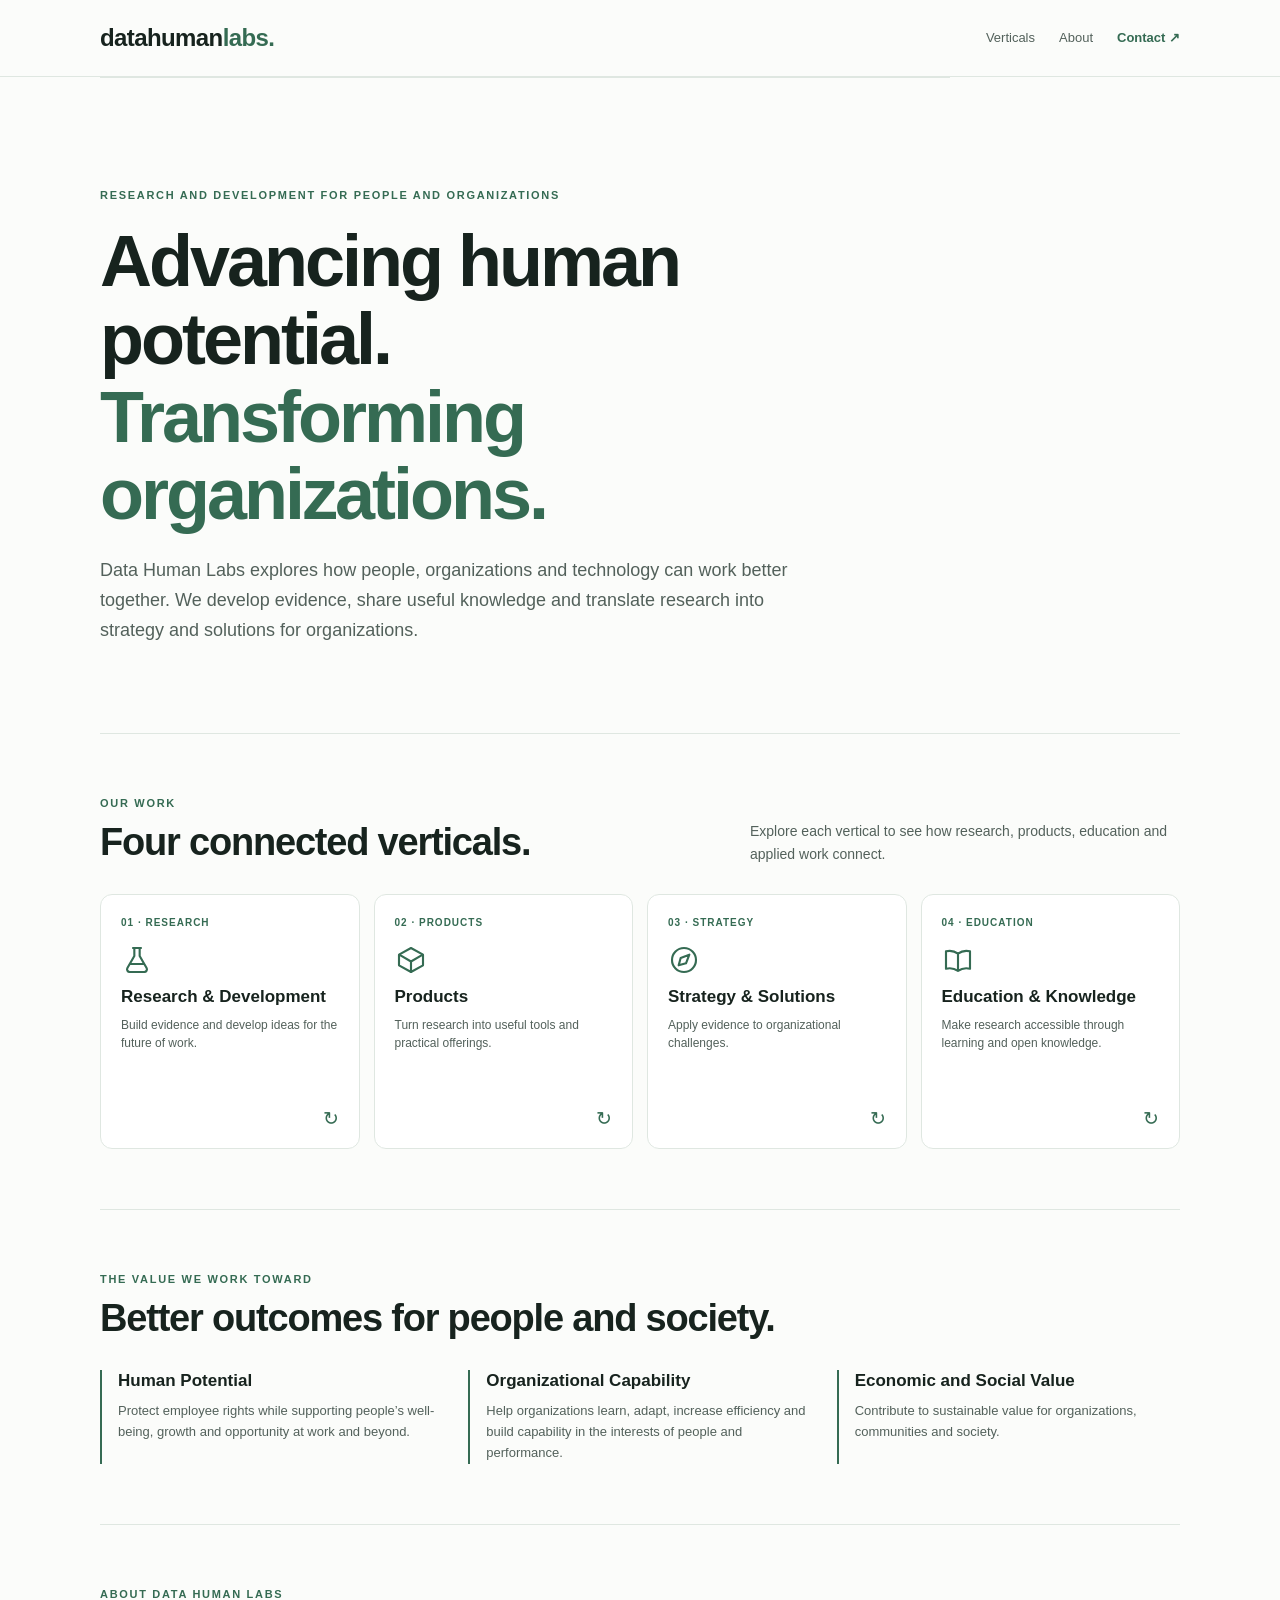
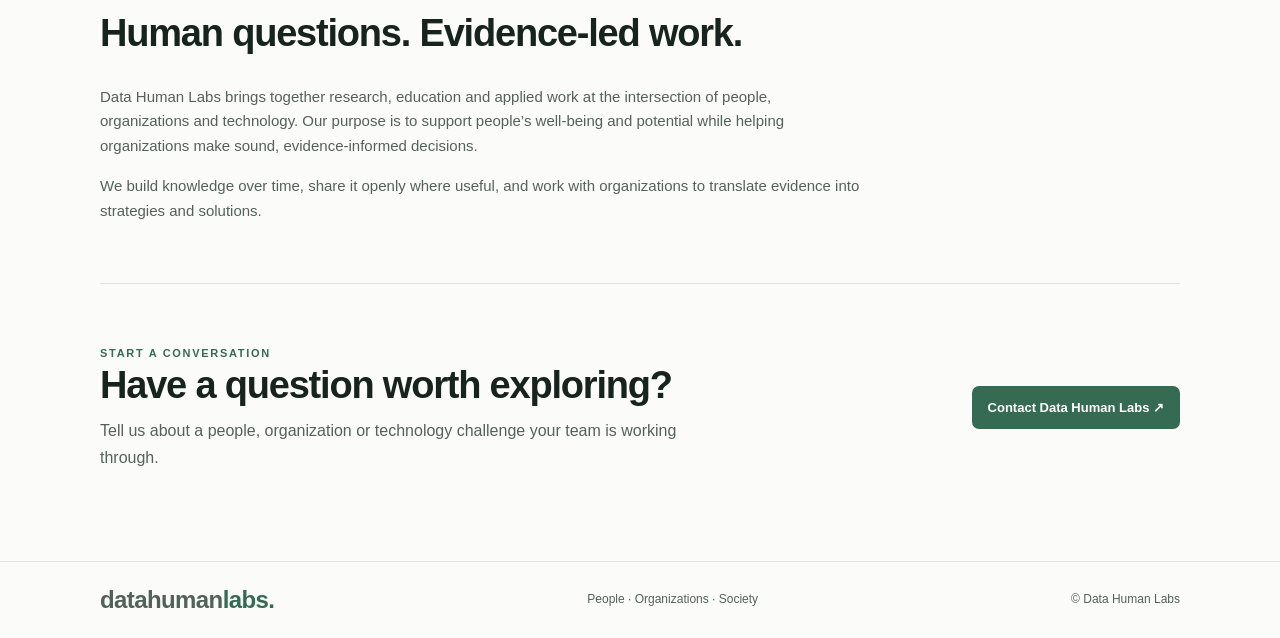
==== commit a694fcc7: "Refine website verticals and interactions" ====
--- a/index.html
+++ b/index.html
@@ -21,26 +21,75 @@
   </header>
   <main class="container">
     <section class="hero" id="home">
-      <div class="eyebrow">Research and innovation for people and organizations</div>
-      <h1>Advancing human potential.<br>Strengthening organizations.</h1>
+      <div class="eyebrow">Research and development for people and organizations</div>
+      <h1>Advancing human potential.<br><span>Transforming organizations.</span></h1>
       <p class="lead">Data Human Labs explores how people, organizations and technology can work better together. We develop evidence, share useful knowledge and translate research into strategy and solutions for organizations.</p>
     </section>
     <section id="verticals">
       <div class="section-head">
-        <div><div class="eyebrow">Our work</div><h2>Three connected verticals.</h2></div>
-        <p class="section-intro">Explore each vertical to see how research, education and applied work connect.</p>
+        <div><div class="eyebrow">Our work</div><h2>Four connected verticals.</h2></div>
+        <p class="section-intro">Explore each vertical to see how research, products, education and applied work connect.</p>
       </div>
       <div class="verticals-grid">
-        <a class="vertical-button" href="research-development.html"><div><div class="vertical-number">01 · VERTICAL</div><h3>Research &amp; Development</h3><p>Build evidence and develop ideas for the future of work.</p></div><span class="vertical-arrow" aria-hidden="true">↗</span></a>
-        <a class="vertical-button" href="education-knowledge.html"><div><div class="vertical-number">02 · VERTICAL</div><h3>Education &amp; Knowledge</h3><p>Make useful research accessible through open knowledge and learning.</p></div><span class="vertical-arrow" aria-hidden="true">↗</span></a>
-        <a class="vertical-button" href="strategy-solutions.html"><div><div class="vertical-number">03 · VERTICAL</div><h3>Strategy &amp; Solutions</h3><p>Translate research into responses shaped around organizations.</p></div><span class="vertical-arrow" aria-hidden="true">↗</span></a>
+        <article class="vertical-card">
+          <div class="vertical-card-inner">
+            <div class="vertical-card-face vertical-card-front">
+              <button type="button" class="vertical-card-trigger" aria-expanded="false" aria-label="Reveal Research and Development details">
+                <div><div class="vertical-number">01 · RESEARCH</div><div class="vertical-mark" aria-hidden="true"><svg viewBox="0 0 24 24" fill="none" stroke="currentColor" stroke-width="1.6" stroke-linecap="round" stroke-linejoin="round"><path d="M9 3h6M10 3v6l-5.2 9A2 2 0 0 0 6.5 21h11a2 2 0 0 0 1.7-3l-5.2-9V3"/><path d="M7 15h10"/></svg></div><h3>Research &amp; Development</h3><p>Build evidence and develop ideas for the future of work.</p></div><span class="vertical-arrow" aria-hidden="true">↻</span>
+              </button>
+            </div>
+            <div class="vertical-card-face vertical-card-back" aria-hidden="true" inert>
+              <div><div class="vertical-number">01 · RESEARCH</div><h3>Research &amp; Development</h3><p>Explore five research areas spanning people analytics, organizational psychology, talent, capability development and technology impact.</p></div>
+              <div class="vertical-card-actions"><a class="vertical-detail-link" href="research-development.html">Explore this vertical ↗</a><button class="vertical-card-return" type="button" aria-label="Return to Research and Development card">Back</button></div>
+            </div>
+          </div>
+        </article>
+        <article class="vertical-card">
+          <div class="vertical-card-inner">
+            <div class="vertical-card-face vertical-card-front">
+              <button type="button" class="vertical-card-trigger" aria-expanded="false" aria-label="Reveal Products details">
+                <div><div class="vertical-number">02 · PRODUCTS</div><div class="vertical-mark" aria-hidden="true"><svg viewBox="0 0 24 24" fill="none" stroke="currentColor" stroke-width="1.6" stroke-linecap="round" stroke-linejoin="round"><path d="m12 3 9 5v8l-9 5-9-5V8l9-5Z"/><path d="m3.5 8.2 8.5 4.9 8.5-4.9M12 13.1V21"/></svg></div><h3>Products</h3><p>Turn research into useful tools and practical offerings.</p></div><span class="vertical-arrow" aria-hidden="true">↻</span>
+              </button>
+            </div>
+            <div class="vertical-card-face vertical-card-back" aria-hidden="true" inert>
+              <div><div class="vertical-number">02 · PRODUCTS</div><h3>Products</h3><p>Develop research-led tools, platforms and reusable methods that make knowledge easier to put into practice.</p></div>
+              <div class="vertical-card-actions"><a class="vertical-detail-link" href="products.html">Explore this vertical ↗</a><button class="vertical-card-return" type="button" aria-label="Return to Products card">Back</button></div>
+            </div>
+          </div>
+        </article>
+        <article class="vertical-card">
+          <div class="vertical-card-inner">
+            <div class="vertical-card-face vertical-card-front">
+              <button type="button" class="vertical-card-trigger" aria-expanded="false" aria-label="Reveal Strategy and Solutions details">
+                <div><div class="vertical-number">03 · STRATEGY</div><div class="vertical-mark" aria-hidden="true"><svg viewBox="0 0 24 24" fill="none" stroke="currentColor" stroke-width="1.6" stroke-linecap="round" stroke-linejoin="round"><circle cx="12" cy="12" r="9"/><path d="m16 8-2.5 6.5L8 16l1.5-5.5L16 8Z"/></svg></div><h3>Strategy &amp; Solutions</h3><p>Apply evidence to organizational challenges.</p></div><span class="vertical-arrow" aria-hidden="true">↻</span>
+              </button>
+            </div>
+            <div class="vertical-card-face vertical-card-back" aria-hidden="true" inert>
+              <div><div class="vertical-number">03 · STRATEGY</div><h3>Strategy &amp; Solutions</h3><p>Translate research into context-aware strategies and solutions that organizations can put into practice.</p></div>
+              <div class="vertical-card-actions"><a class="vertical-detail-link" href="strategy-solutions.html">Explore this vertical ↗</a><button class="vertical-card-return" type="button" aria-label="Return to Strategy and Solutions card">Back</button></div>
+            </div>
+          </div>
+        </article>
+        <article class="vertical-card">
+          <div class="vertical-card-inner">
+            <div class="vertical-card-face vertical-card-front">
+              <button type="button" class="vertical-card-trigger" aria-expanded="false" aria-label="Reveal Education and Knowledge details">
+                <div><div class="vertical-number">04 · EDUCATION</div><div class="vertical-mark" aria-hidden="true"><svg viewBox="0 0 24 24" fill="none" stroke="currentColor" stroke-width="1.6" stroke-linecap="round" stroke-linejoin="round"><path d="M3 5.5c3.4-.8 6.4-.2 9 1.7v13c-2.6-1.9-5.6-2.5-9-1.7v-13ZM21 5.5c-3.4-.8-6.4-.2-9 1.7v13c2.6-1.9 5.6-2.5 9-1.7v-13Z"/></svg></div><h3>Education &amp; Knowledge</h3><p>Make research accessible through learning and open knowledge.</p></div><span class="vertical-arrow" aria-hidden="true">↻</span>
+              </button>
+            </div>
+            <div class="vertical-card-face vertical-card-back" aria-hidden="true" inert>
+              <div><div class="vertical-number">04 · EDUCATION</div><h3>Education &amp; Knowledge</h3><p>Share accessible learning and open knowledge that draws people into the research and helps organizations identify their needs.</p></div>
+              <div class="vertical-card-actions"><a class="vertical-detail-link" href="education-knowledge.html">Explore this vertical ↗</a><button class="vertical-card-return" type="button" aria-label="Return to Education and Knowledge card">Back</button></div>
+            </div>
+          </div>
+        </article>
       </div>
     </section>
     <section id="outcomes">
       <div class="section-head"><div><div class="eyebrow">The value we work toward</div><h2>Better outcomes for people and society.</h2></div></div>
       <div class="outcomes-grid">
-        <article class="outcome"><h3>Human Potential</h3><p>Support people’s well-being, growth and opportunity at work and beyond.</p></article>
-        <article class="outcome"><h3>Organizational Capability</h3><p>Help organizations learn, adapt and build capability in the interests of people and performance.</p></article>
+        <article class="outcome"><h3>Human Potential</h3><p>Protect employee rights while supporting people’s well-being, growth and opportunity at work and beyond.</p></article>
+        <article class="outcome"><h3>Organizational Capability</h3><p>Help organizations learn, adapt, increase efficiency and build capability in the interests of people and performance.</p></article>
         <article class="outcome"><h3>Economic and Social Value</h3><p>Contribute to sustainable value for organizations, communities and society.</p></article>
       </div>
     </section>
@@ -59,5 +108,27 @@
       <span>© Data Human Labs</span>
     </div>
   </footer>
+  <script>
+    document.querySelectorAll(".vertical-card").forEach((card) => {
+      const front = card.querySelector(".vertical-card-front");
+      const back = card.querySelector(".vertical-card-back");
+      const trigger = card.querySelector(".vertical-card-trigger");
+      const returnButton = card.querySelector(".vertical-card-return");
+      const setFlipped = (flipped) => {
+        card.classList.toggle("is-flipped", flipped);
+        trigger.setAttribute("aria-expanded", String(flipped));
+        front.setAttribute("aria-hidden", String(flipped));
+        back.setAttribute("aria-hidden", String(!flipped));
+        front.inert = flipped;
+        back.inert = !flipped;
+        (flipped ? card.querySelector(".vertical-detail-link") : trigger).focus({ preventScroll: true });
+      };
+      trigger.addEventListener("click", () => setFlipped(true));
+      returnButton.addEventListener("click", () => setFlipped(false));
+      card.addEventListener("keydown", (event) => {
+        if (event.key === "Escape" && card.classList.contains("is-flipped")) setFlipped(false);
+      });
+    });
+  </script>
 </body>
 </html>
--- a/styles.css
+++ b/styles.css
@@ -9,7 +9,7 @@
 .container { width: min(1080px, 88%); margin: 0 auto; }
 header { border-bottom: 1px solid var(--border); }
 nav { min-height: 76px; display: flex; align-items: center; justify-content: space-between; gap: 24px; }
-.logo { font-size: 18px; font-weight: 750; letter-spacing: -.6px; }
+.logo { font-size: 24px; font-weight: 750; letter-spacing: -.6px; }
 .logo span { color: var(--accent); }
 .nav-links { display: flex; align-items: center; flex-wrap: wrap; gap: 24px; color: var(--muted); font-size: 13px; }
 .nav-links a:hover, .vertical-switcher a:hover { color: var(--accent); }
@@ -17,6 +17,7 @@
 .hero { max-width: 850px; padding: 108px 0 88px; }
 .eyebrow { color: var(--accent); font-size: 11px; font-weight: 750; letter-spacing: 1.7px; text-transform: uppercase; }
 h1 { margin: 19px 0 22px; font-size: clamp(42px, 6vw, 72px); line-height: 1.08; letter-spacing: -3px; font-weight: 650; }
+h1 span { color: var(--accent); }
 h2 { font-size: clamp(27px, 3.4vw, 38px); line-height: 1.2; letter-spacing: -1.2px; font-weight: 620; }
 h3 { font-size: 17px; line-height: 1.35; font-weight: 650; }
 .lead { max-width: 700px; color: var(--muted); font-size: 18px; }
@@ -24,13 +25,25 @@
 .section-head { display: flex; align-items: end; justify-content: space-between; gap: 30px; margin-bottom: 28px; }
 .section-head h2 { margin-top: 8px; }
 .section-intro { max-width: 430px; color: var(--muted); font-size: 14px; }
-.verticals-grid { display: grid; grid-template-columns: repeat(3, 1fr); gap: 14px; }
-.vertical-button { min-height: 190px; display: flex; flex-direction: column; align-items: flex-start; justify-content: space-between; padding: 23px; border: 1px solid var(--border); border-radius: 12px; background: var(--surface); transition: border-color .18s, transform .18s; }
-.vertical-button:hover { border-color: var(--accent); transform: translateY(-2px); }
-.vertical-number { color: var(--accent); font-size: 11px; font-weight: 700; letter-spacing: 1px; }
-.vertical-button h3 { margin: 16px 0 7px; font-size: 19px; }
-.vertical-button p { color: var(--muted); font-size: 13px; }
+.verticals-grid { display: grid; grid-template-columns: repeat(4, 1fr); gap: 14px; }
+.vertical-card { min-width: 0; perspective: 1000px; }
+.vertical-card-inner { position: relative; min-height: 255px; transform-style: preserve-3d; transition: transform .6s cubic-bezier(.2,.7,.2,1); }
+.vertical-card.is-flipped .vertical-card-inner { transform: rotateY(180deg); }
+.vertical-card-face { position: absolute; inset: 0; backface-visibility: hidden; border: 1px solid var(--border); border-radius: 12px; background: var(--surface); }
+.vertical-card-front { overflow: hidden; }
+.vertical-card-trigger { width: 100%; height: 100%; padding: 20px; display: flex; flex-direction: column; align-items: flex-start; justify-content: space-between; border: 0; background: transparent; color: inherit; text-align: left; cursor: pointer; font: inherit; }
+.vertical-card-trigger:hover, .vertical-card-trigger:focus-visible { background: #f5f8f5; }
+.vertical-number { color: var(--accent); font-size: 10px; font-weight: 700; letter-spacing: 1px; }
+.vertical-mark { width: 32px; height: 32px; color: var(--accent); margin: 13px 0 10px; }
+.vertical-mark svg { width: 100%; height: 100%; }
+.vertical-card-trigger h3 { margin-bottom: 7px; font-size: 17px; }
+.vertical-card-trigger p { color: var(--muted); font-size: 12px; line-height: 1.5; }
 .vertical-arrow { align-self: flex-end; color: var(--accent); font-size: 19px; line-height: 1; }
+.vertical-card-back { transform: rotateY(180deg); padding: 20px; display: flex; flex-direction: column; align-items: flex-start; justify-content: space-between; background: #f4f7f4; }
+.vertical-card-back p { margin-top: 12px; color: var(--muted); font-size: 13px; }
+.vertical-card-actions { width: 100%; display: flex; align-items: center; justify-content: space-between; gap: 10px; margin-top: 14px; }
+.vertical-detail-link { color: var(--accent); font-size: 12px; font-weight: 750; }
+.vertical-card-return { padding: 5px; border: 0; background: transparent; color: var(--accent); cursor: pointer; font: inherit; font-size: 13px; }
 .outcomes-grid { display: grid; grid-template-columns: repeat(3, 1fr); gap: 25px; }
 .outcome { padding-left: 16px; border-left: 2px solid var(--accent); }
 .outcome h3 { margin-bottom: 7px; }
@@ -57,6 +70,9 @@
 .page-cta p { max-width: 650px; margin-top: 10px; color: var(--muted); }
 footer { margin-top: 30px; border-top: 1px solid var(--border); color: var(--muted); font-size: 12px; }
 .footer-inner { min-height: 76px; display: flex; align-items: center; justify-content: space-between; gap: 18px; flex-wrap: wrap; }
+@media (max-width: 1000px) {
+  .verticals-grid { grid-template-columns: repeat(2, 1fr); }
+}
 @media (max-width: 760px) {
   .container { width: min(100% - 36px, 600px); }
   nav { min-height: 70px; align-items: flex-start; flex-direction: column; justify-content: center; gap: 9px; padding: 13px 0; }
@@ -67,10 +83,17 @@
   .section-head, .contact-row, .page-cta { display: block; }
   .section-intro { margin-top: 12px; }
   .verticals-grid, .outcomes-grid, .detail-grid { grid-template-columns: 1fr; }
-  .vertical-button { min-height: 155px; }
+  .vertical-card-inner { min-height: 215px; }
   .contact-row .button, .page-cta .button { margin-top: 20px; }
   .page-hero { padding: 62px 0 36px; }
   .vertical-switcher { gap: 10px 15px; }
   .footer-inner { padding: 17px 0; }
 }
-@media (prefers-reduced-motion: reduce) { html { scroll-behavior: auto; } *, *::before, *::after { transition: none !important; } }
+@keyframes hero-enter { from { opacity: 0; transform: translateY(14px); } to { opacity: 1; transform: translateY(0); } }
+.hero > * { animation: hero-enter .75s ease both; }
+.hero h1 { animation-delay: .1s; }
+.hero .lead { animation-delay: .2s; }
+@media (prefers-reduced-motion: reduce) {
+  html { scroll-behavior: auto; }
+  *, *::before, *::after { transition: none !important; animation: none !important; }
+}
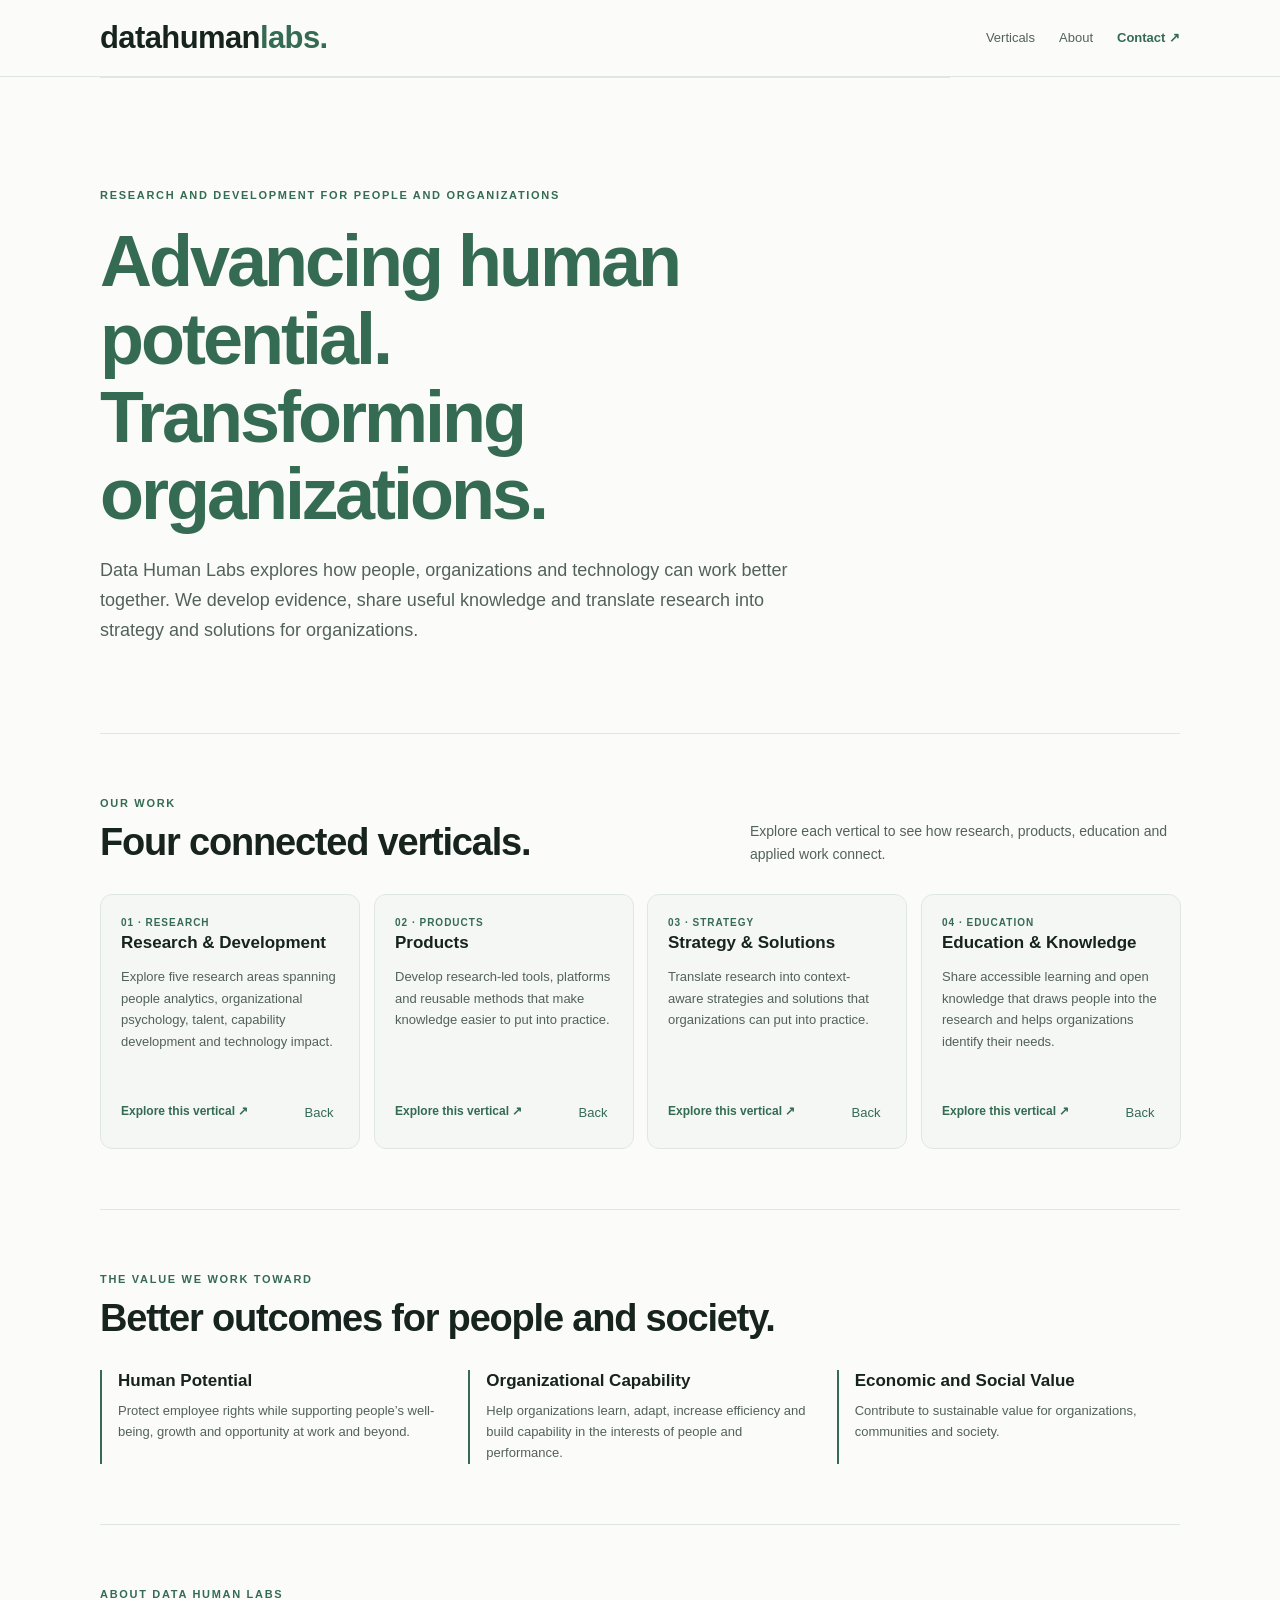
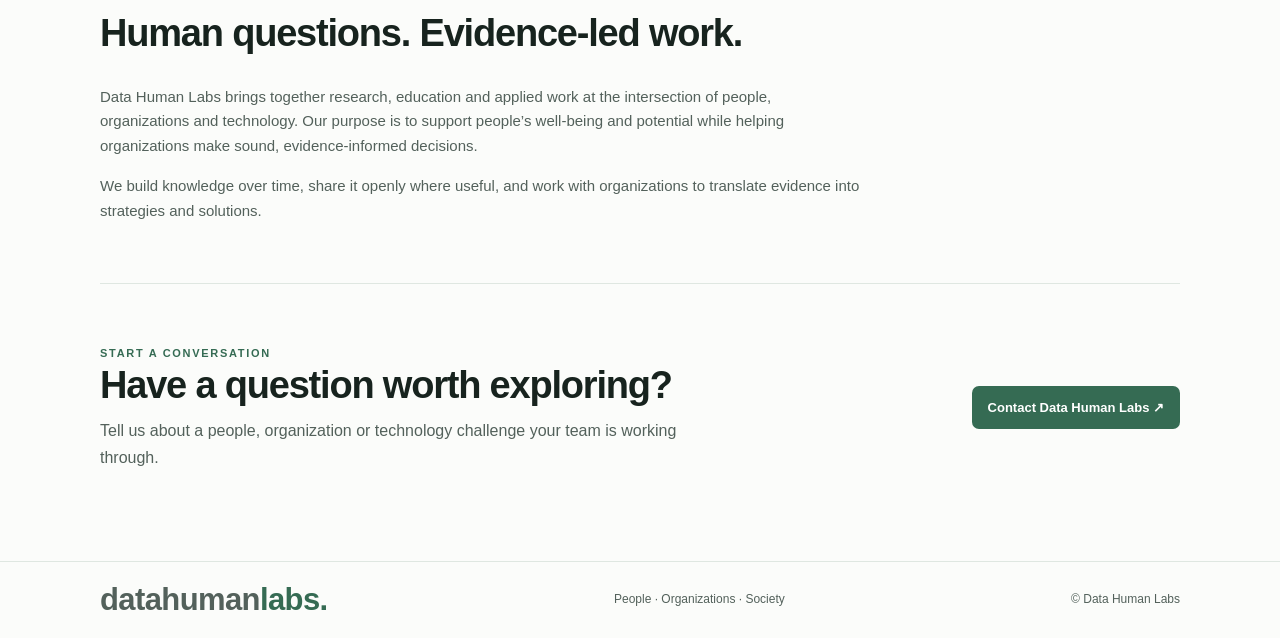
==== commit c420bb81: "Enlarge logo and add scroll card reveal" ====
--- a/index.html
+++ b/index.html
@@ -114,21 +114,36 @@
       const back = card.querySelector(".vertical-card-back");
       const trigger = card.querySelector(".vertical-card-trigger");
       const returnButton = card.querySelector(".vertical-card-return");
-      const setFlipped = (flipped) => {
+      const setFlipped = (flipped, moveFocus = true) => {
         card.classList.toggle("is-flipped", flipped);
         trigger.setAttribute("aria-expanded", String(flipped));
         front.setAttribute("aria-hidden", String(flipped));
         back.setAttribute("aria-hidden", String(!flipped));
         front.inert = flipped;
         back.inert = !flipped;
-        (flipped ? card.querySelector(".vertical-detail-link") : trigger).focus({ preventScroll: true });
+        if (moveFocus) (flipped ? card.querySelector(".vertical-detail-link") : trigger).focus({ preventScroll: true });
       };
+      card.setFlipped = setFlipped;
       trigger.addEventListener("click", () => setFlipped(true));
       returnButton.addEventListener("click", () => setFlipped(false));
       card.addEventListener("keydown", (event) => {
         if (event.key === "Escape" && card.classList.contains("is-flipped")) setFlipped(false);
       });
     });
+
+    if ("IntersectionObserver" in window) {
+      const flipOnScroll = new IntersectionObserver((entries, observer) => {
+        entries.forEach((entry) => {
+          if (!entry.isIntersecting || entry.intersectionRatio < 0.55) return;
+          const card = entry.target;
+          observer.unobserve(card);
+          if (card.contains(document.activeElement)) return;
+          const trigger = card.querySelector(".vertical-card-trigger");
+          if (trigger.getAttribute("aria-expanded") === "false") card.setFlipped(true, false);
+        });
+      }, { threshold: [0.55] });
+      document.querySelectorAll(".vertical-card").forEach((card) => flipOnScroll.observe(card));
+    }
   </script>
 </body>
 </html>
--- a/styles.css
+++ b/styles.css
@@ -9,7 +9,7 @@
 .container { width: min(1080px, 88%); margin: 0 auto; }
 header { border-bottom: 1px solid var(--border); }
 nav { min-height: 76px; display: flex; align-items: center; justify-content: space-between; gap: 24px; }
-.logo { font-size: 24px; font-weight: 750; letter-spacing: -.6px; }
+.logo { font-size: 31px; font-weight: 750; letter-spacing: -.6px; }
 .logo span { color: var(--accent); }
 .nav-links { display: flex; align-items: center; flex-wrap: wrap; gap: 24px; color: var(--muted); font-size: 13px; }
 .nav-links a:hover, .vertical-switcher a:hover { color: var(--accent); }
@@ -17,6 +17,7 @@
 .hero { max-width: 850px; padding: 108px 0 88px; }
 .eyebrow { color: var(--accent); font-size: 11px; font-weight: 750; letter-spacing: 1.7px; text-transform: uppercase; }
 h1 { margin: 19px 0 22px; font-size: clamp(42px, 6vw, 72px); line-height: 1.08; letter-spacing: -3px; font-weight: 650; }
+.hero h1 { color: var(--accent); }
 h1 span { color: var(--accent); }
 h2 { font-size: clamp(27px, 3.4vw, 38px); line-height: 1.2; letter-spacing: -1.2px; font-weight: 620; }
 h3 { font-size: 17px; line-height: 1.35; font-weight: 650; }
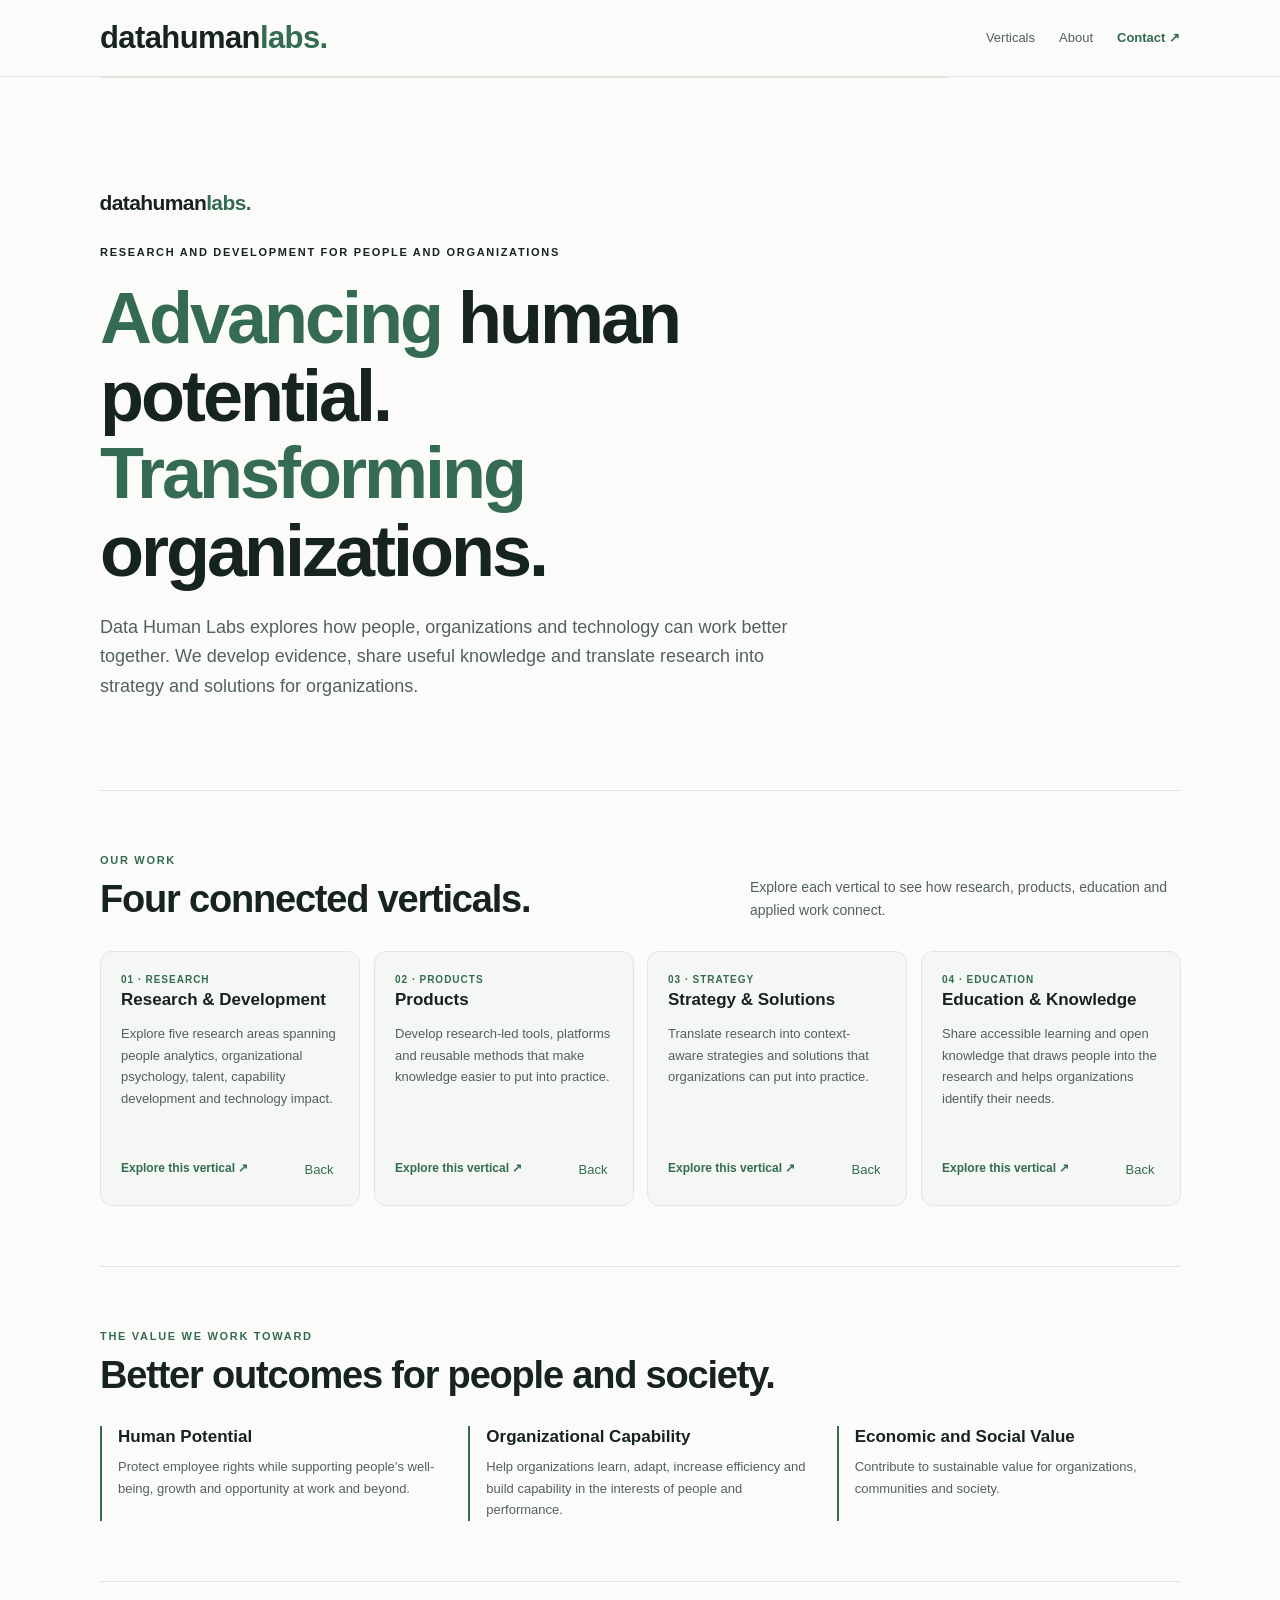
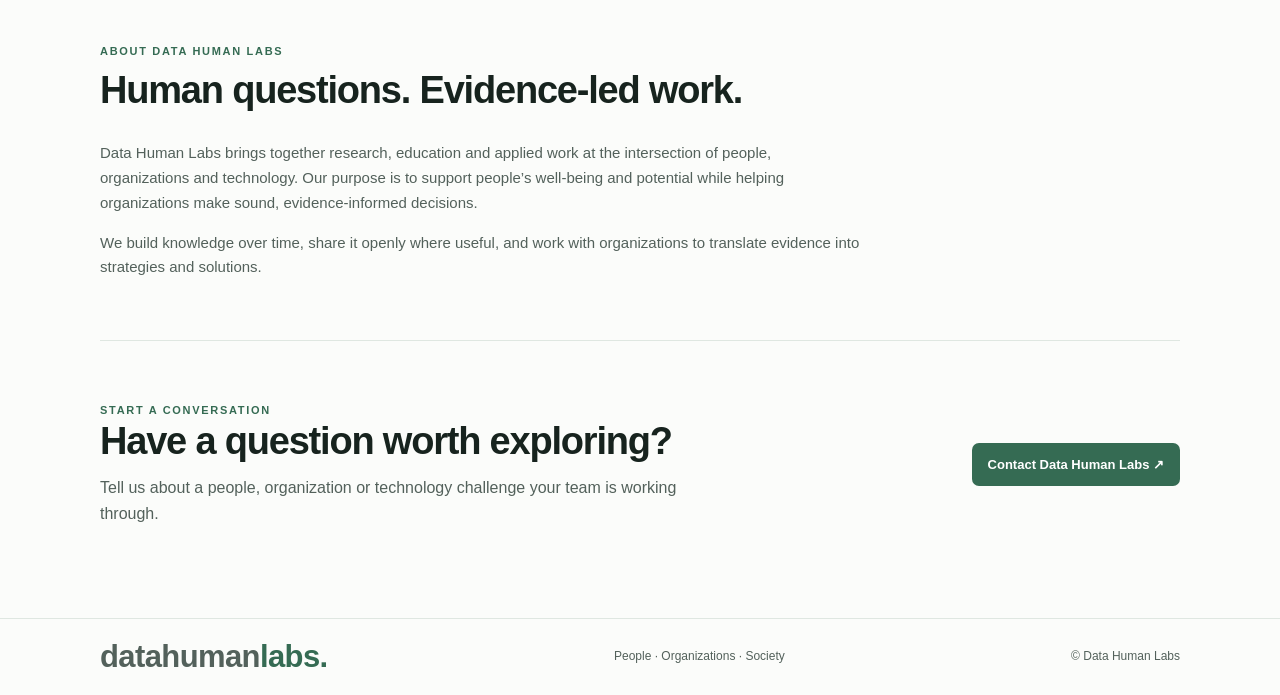
==== commit 79fa80a0: "Refine homepage colors and logo placement" ====
--- a/index.html
+++ b/index.html
@@ -21,8 +21,9 @@
   </header>
   <main class="container">
     <section class="hero" id="home">
+      <a class="logo hero-logo" href="index.html" aria-label="Data Human Labs home">datahuman<span>labs.</span></a>
       <div class="eyebrow">Research and development for people and organizations</div>
-      <h1>Advancing human potential.<br><span>Transforming organizations.</span></h1>
+      <h1><span class="headline-line"><span class="accent-word">Advancing</span> human potential.</span><br><span class="headline-line"><span class="accent-word">Transforming</span> organizations.</span></h1>
       <p class="lead">Data Human Labs explores how people, organizations and technology can work better together. We develop evidence, share useful knowledge and translate research into strategy and solutions for organizations.</p>
     </section>
     <section id="verticals">
--- a/styles.css
+++ b/styles.css
@@ -15,10 +15,14 @@
 .nav-links a:hover, .vertical-switcher a:hover { color: var(--accent); }
 .nav-cta { color: var(--accent) !important; font-weight: 700; }
 .hero { max-width: 850px; padding: 108px 0 88px; }
+.hero-logo { display: inline-block; margin-bottom: 22px; font-size: 21px; }
 .eyebrow { color: var(--accent); font-size: 11px; font-weight: 750; letter-spacing: 1.7px; text-transform: uppercase; }
+.hero > .eyebrow { color: var(--ink); }
 h1 { margin: 19px 0 22px; font-size: clamp(42px, 6vw, 72px); line-height: 1.08; letter-spacing: -3px; font-weight: 650; }
-.hero h1 { color: var(--accent); }
-h1 span { color: var(--accent); }
+.hero h1 { color: var(--ink); }
+.hero h1 .headline-line { display: inline-block; animation: headline-reveal .9s cubic-bezier(.2,.7,.2,1) both; }
+.hero h1 .headline-line:nth-of-type(2) { animation-delay: .2s; }
+.hero h1 .accent-word { color: var(--accent); }
 h2 { font-size: clamp(27px, 3.4vw, 38px); line-height: 1.2; letter-spacing: -1.2px; font-weight: 620; }
 h3 { font-size: 17px; line-height: 1.35; font-weight: 650; }
 .lead { max-width: 700px; color: var(--muted); font-size: 18px; }
@@ -91,6 +95,7 @@
   .footer-inner { padding: 17px 0; }
 }
 @keyframes hero-enter { from { opacity: 0; transform: translateY(14px); } to { opacity: 1; transform: translateY(0); } }
+@keyframes headline-reveal { from { opacity: 0; clip-path: inset(0 0 100% 0); transform: translateY(12px); } to { opacity: 1; clip-path: inset(0); transform: translateY(0); } }
 .hero > * { animation: hero-enter .75s ease both; }
 .hero h1 { animation-delay: .1s; }
 .hero .lead { animation-delay: .2s; }
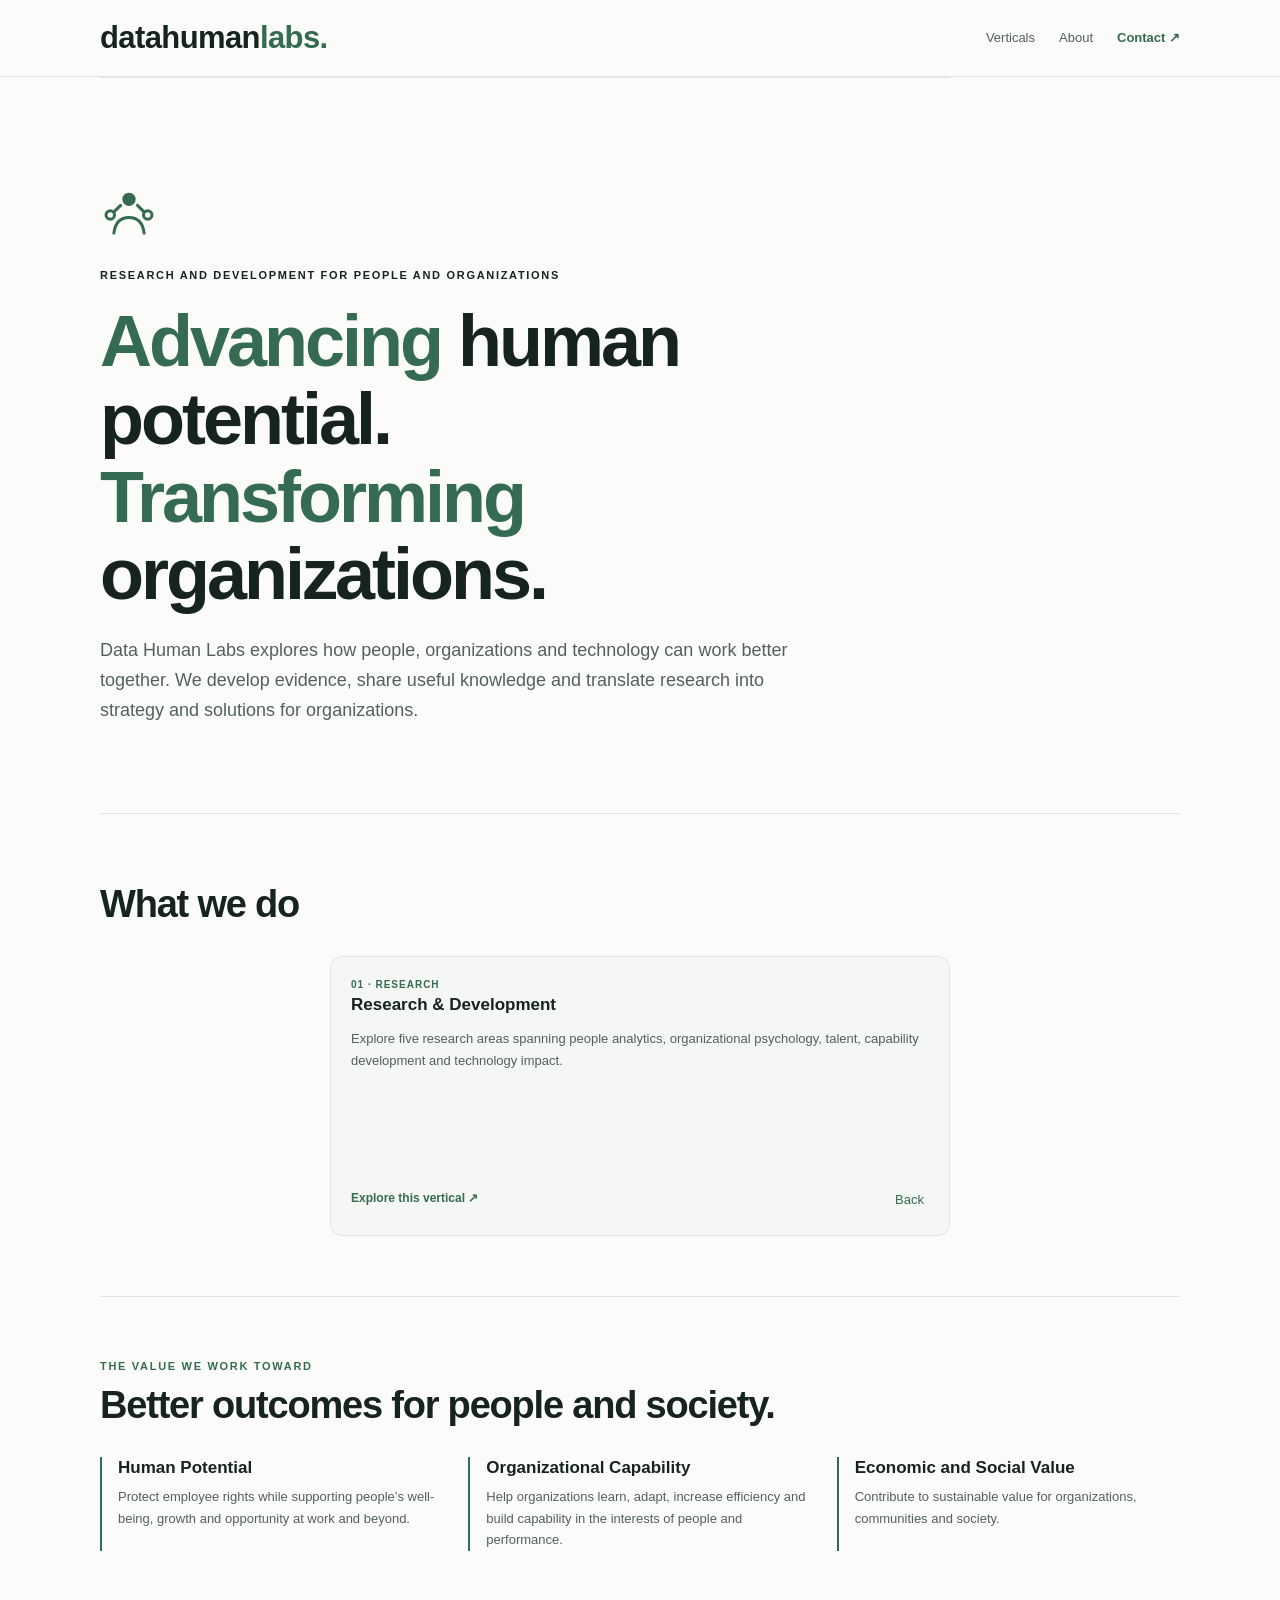
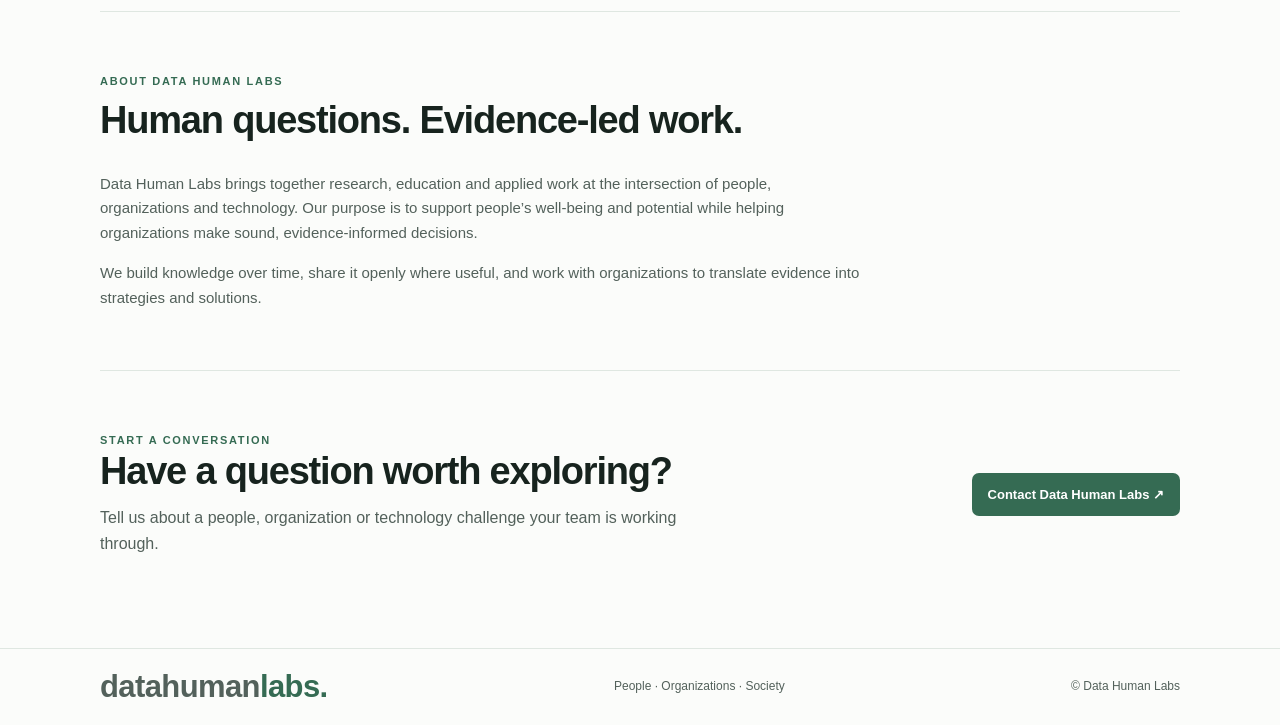
==== commit bbfa09a9: "Simplify homepage around research and add logo mark" ====
--- a/index.html
+++ b/index.html
@@ -21,66 +21,24 @@
   </header>
   <main class="container">
     <section class="hero" id="home">
-      <a class="logo hero-logo" href="index.html" aria-label="Data Human Labs home">datahuman<span>labs.</span></a>
+      <img class="hero-mark" src="assets/data-human-labs-mark.svg" alt="Data Human Labs logo" width="58" height="58">
       <div class="eyebrow">Research and development for people and organizations</div>
       <h1><span class="headline-line"><span class="accent-word">Advancing</span> human potential.</span><br><span class="headline-line"><span class="accent-word">Transforming</span> organizations.</span></h1>
       <p class="lead">Data Human Labs explores how people, organizations and technology can work better together. We develop evidence, share useful knowledge and translate research into strategy and solutions for organizations.</p>
     </section>
     <section id="verticals">
-      <div class="section-head">
-        <div><div class="eyebrow">Our work</div><h2>Four connected verticals.</h2></div>
-        <p class="section-intro">Explore each vertical to see how research, products, education and applied work connect.</p>
-      </div>
+      <div class="section-head"><h2>What we do</h2></div>
       <div class="verticals-grid">
-        <article class="vertical-card">
+        <article class="vertical-card vertical-card-feature">
           <div class="vertical-card-inner">
             <div class="vertical-card-face vertical-card-front">
               <button type="button" class="vertical-card-trigger" aria-expanded="false" aria-label="Reveal Research and Development details">
-                <div><div class="vertical-number">01 · RESEARCH</div><div class="vertical-mark" aria-hidden="true"><svg viewBox="0 0 24 24" fill="none" stroke="currentColor" stroke-width="1.6" stroke-linecap="round" stroke-linejoin="round"><path d="M9 3h6M10 3v6l-5.2 9A2 2 0 0 0 6.5 21h11a2 2 0 0 0 1.7-3l-5.2-9V3"/><path d="M7 15h10"/></svg></div><h3>Research &amp; Development</h3><p>Build evidence and develop ideas for the future of work.</p></div><span class="vertical-arrow" aria-hidden="true">↻</span>
+                <div class="vertical-card-front-mark"><img src="assets/data-human-labs-mark.svg" alt="" width="72" height="72"><h3>Research</h3></div><span class="vertical-arrow" aria-hidden="true">↻</span>
               </button>
             </div>
             <div class="vertical-card-face vertical-card-back" aria-hidden="true" inert>
               <div><div class="vertical-number">01 · RESEARCH</div><h3>Research &amp; Development</h3><p>Explore five research areas spanning people analytics, organizational psychology, talent, capability development and technology impact.</p></div>
               <div class="vertical-card-actions"><a class="vertical-detail-link" href="research-development.html">Explore this vertical ↗</a><button class="vertical-card-return" type="button" aria-label="Return to Research and Development card">Back</button></div>
-            </div>
-          </div>
-        </article>
-        <article class="vertical-card">
-          <div class="vertical-card-inner">
-            <div class="vertical-card-face vertical-card-front">
-              <button type="button" class="vertical-card-trigger" aria-expanded="false" aria-label="Reveal Products details">
-                <div><div class="vertical-number">02 · PRODUCTS</div><div class="vertical-mark" aria-hidden="true"><svg viewBox="0 0 24 24" fill="none" stroke="currentColor" stroke-width="1.6" stroke-linecap="round" stroke-linejoin="round"><path d="m12 3 9 5v8l-9 5-9-5V8l9-5Z"/><path d="m3.5 8.2 8.5 4.9 8.5-4.9M12 13.1V21"/></svg></div><h3>Products</h3><p>Turn research into useful tools and practical offerings.</p></div><span class="vertical-arrow" aria-hidden="true">↻</span>
-              </button>
-            </div>
-            <div class="vertical-card-face vertical-card-back" aria-hidden="true" inert>
-              <div><div class="vertical-number">02 · PRODUCTS</div><h3>Products</h3><p>Develop research-led tools, platforms and reusable methods that make knowledge easier to put into practice.</p></div>
-              <div class="vertical-card-actions"><a class="vertical-detail-link" href="products.html">Explore this vertical ↗</a><button class="vertical-card-return" type="button" aria-label="Return to Products card">Back</button></div>
-            </div>
-          </div>
-        </article>
-        <article class="vertical-card">
-          <div class="vertical-card-inner">
-            <div class="vertical-card-face vertical-card-front">
-              <button type="button" class="vertical-card-trigger" aria-expanded="false" aria-label="Reveal Strategy and Solutions details">
-                <div><div class="vertical-number">03 · STRATEGY</div><div class="vertical-mark" aria-hidden="true"><svg viewBox="0 0 24 24" fill="none" stroke="currentColor" stroke-width="1.6" stroke-linecap="round" stroke-linejoin="round"><circle cx="12" cy="12" r="9"/><path d="m16 8-2.5 6.5L8 16l1.5-5.5L16 8Z"/></svg></div><h3>Strategy &amp; Solutions</h3><p>Apply evidence to organizational challenges.</p></div><span class="vertical-arrow" aria-hidden="true">↻</span>
-              </button>
-            </div>
-            <div class="vertical-card-face vertical-card-back" aria-hidden="true" inert>
-              <div><div class="vertical-number">03 · STRATEGY</div><h3>Strategy &amp; Solutions</h3><p>Translate research into context-aware strategies and solutions that organizations can put into practice.</p></div>
-              <div class="vertical-card-actions"><a class="vertical-detail-link" href="strategy-solutions.html">Explore this vertical ↗</a><button class="vertical-card-return" type="button" aria-label="Return to Strategy and Solutions card">Back</button></div>
-            </div>
-          </div>
-        </article>
-        <article class="vertical-card">
-          <div class="vertical-card-inner">
-            <div class="vertical-card-face vertical-card-front">
-              <button type="button" class="vertical-card-trigger" aria-expanded="false" aria-label="Reveal Education and Knowledge details">
-                <div><div class="vertical-number">04 · EDUCATION</div><div class="vertical-mark" aria-hidden="true"><svg viewBox="0 0 24 24" fill="none" stroke="currentColor" stroke-width="1.6" stroke-linecap="round" stroke-linejoin="round"><path d="M3 5.5c3.4-.8 6.4-.2 9 1.7v13c-2.6-1.9-5.6-2.5-9-1.7v-13ZM21 5.5c-3.4-.8-6.4-.2-9 1.7v13c2.6-1.9 5.6-2.5 9-1.7v-13Z"/></svg></div><h3>Education &amp; Knowledge</h3><p>Make research accessible through learning and open knowledge.</p></div><span class="vertical-arrow" aria-hidden="true">↻</span>
-              </button>
-            </div>
-            <div class="vertical-card-face vertical-card-back" aria-hidden="true" inert>
-              <div><div class="vertical-number">04 · EDUCATION</div><h3>Education &amp; Knowledge</h3><p>Share accessible learning and open knowledge that draws people into the research and helps organizations identify their needs.</p></div>
-              <div class="vertical-card-actions"><a class="vertical-detail-link" href="education-knowledge.html">Explore this vertical ↗</a><button class="vertical-card-return" type="button" aria-label="Return to Education and Knowledge card">Back</button></div>
             </div>
           </div>
         </article>
--- a/styles.css
+++ b/styles.css
@@ -15,7 +15,7 @@
 .nav-links a:hover, .vertical-switcher a:hover { color: var(--accent); }
 .nav-cta { color: var(--accent) !important; font-weight: 700; }
 .hero { max-width: 850px; padding: 108px 0 88px; }
-.hero-logo { display: inline-block; margin-bottom: 22px; font-size: 21px; }
+.hero-mark { display: block; width: 58px; height: 58px; margin-bottom: 22px; }
 .eyebrow { color: var(--accent); font-size: 11px; font-weight: 750; letter-spacing: 1.7px; text-transform: uppercase; }
 .hero > .eyebrow { color: var(--ink); }
 h1 { margin: 19px 0 22px; font-size: clamp(42px, 6vw, 72px); line-height: 1.08; letter-spacing: -3px; font-weight: 650; }
@@ -30,12 +30,19 @@
 .section-head { display: flex; align-items: end; justify-content: space-between; gap: 30px; margin-bottom: 28px; }
 .section-head h2 { margin-top: 8px; }
 .section-intro { max-width: 430px; color: var(--muted); font-size: 14px; }
-.verticals-grid { display: grid; grid-template-columns: repeat(4, 1fr); gap: 14px; }
+.verticals-grid { display: grid; grid-template-columns: minmax(0, 1fr); gap: 14px; }
 .vertical-card { min-width: 0; perspective: 1000px; }
+.vertical-card-feature { width: min(100%, 620px); justify-self: center; grid-column: 1 / -1; }
 .vertical-card-inner { position: relative; min-height: 255px; transform-style: preserve-3d; transition: transform .6s cubic-bezier(.2,.7,.2,1); }
 .vertical-card.is-flipped .vertical-card-inner { transform: rotateY(180deg); }
 .vertical-card-face { position: absolute; inset: 0; backface-visibility: hidden; border: 1px solid var(--border); border-radius: 12px; background: var(--surface); }
 .vertical-card-front { overflow: hidden; }
+.vertical-card-feature .vertical-card-inner { min-height: 280px; }
+.vertical-card-feature .vertical-card-trigger { position: relative; align-items: center; justify-content: center; text-align: center; }
+.vertical-card-front-mark { display: flex; flex-direction: column; align-items: center; gap: 12px; }
+.vertical-card-front-mark img { display: block; width: 76px; height: 76px; }
+.vertical-card-front-mark h3 { margin: 0; font-size: 23px; }
+.vertical-card-feature .vertical-arrow { position: absolute; right: 22px; bottom: 20px; }
 .vertical-card-trigger { width: 100%; height: 100%; padding: 20px; display: flex; flex-direction: column; align-items: flex-start; justify-content: space-between; border: 0; background: transparent; color: inherit; text-align: left; cursor: pointer; font: inherit; }
 .vertical-card-trigger:hover, .vertical-card-trigger:focus-visible { background: #f5f8f5; }
 .vertical-number { color: var(--accent); font-size: 10px; font-weight: 700; letter-spacing: 1px; }
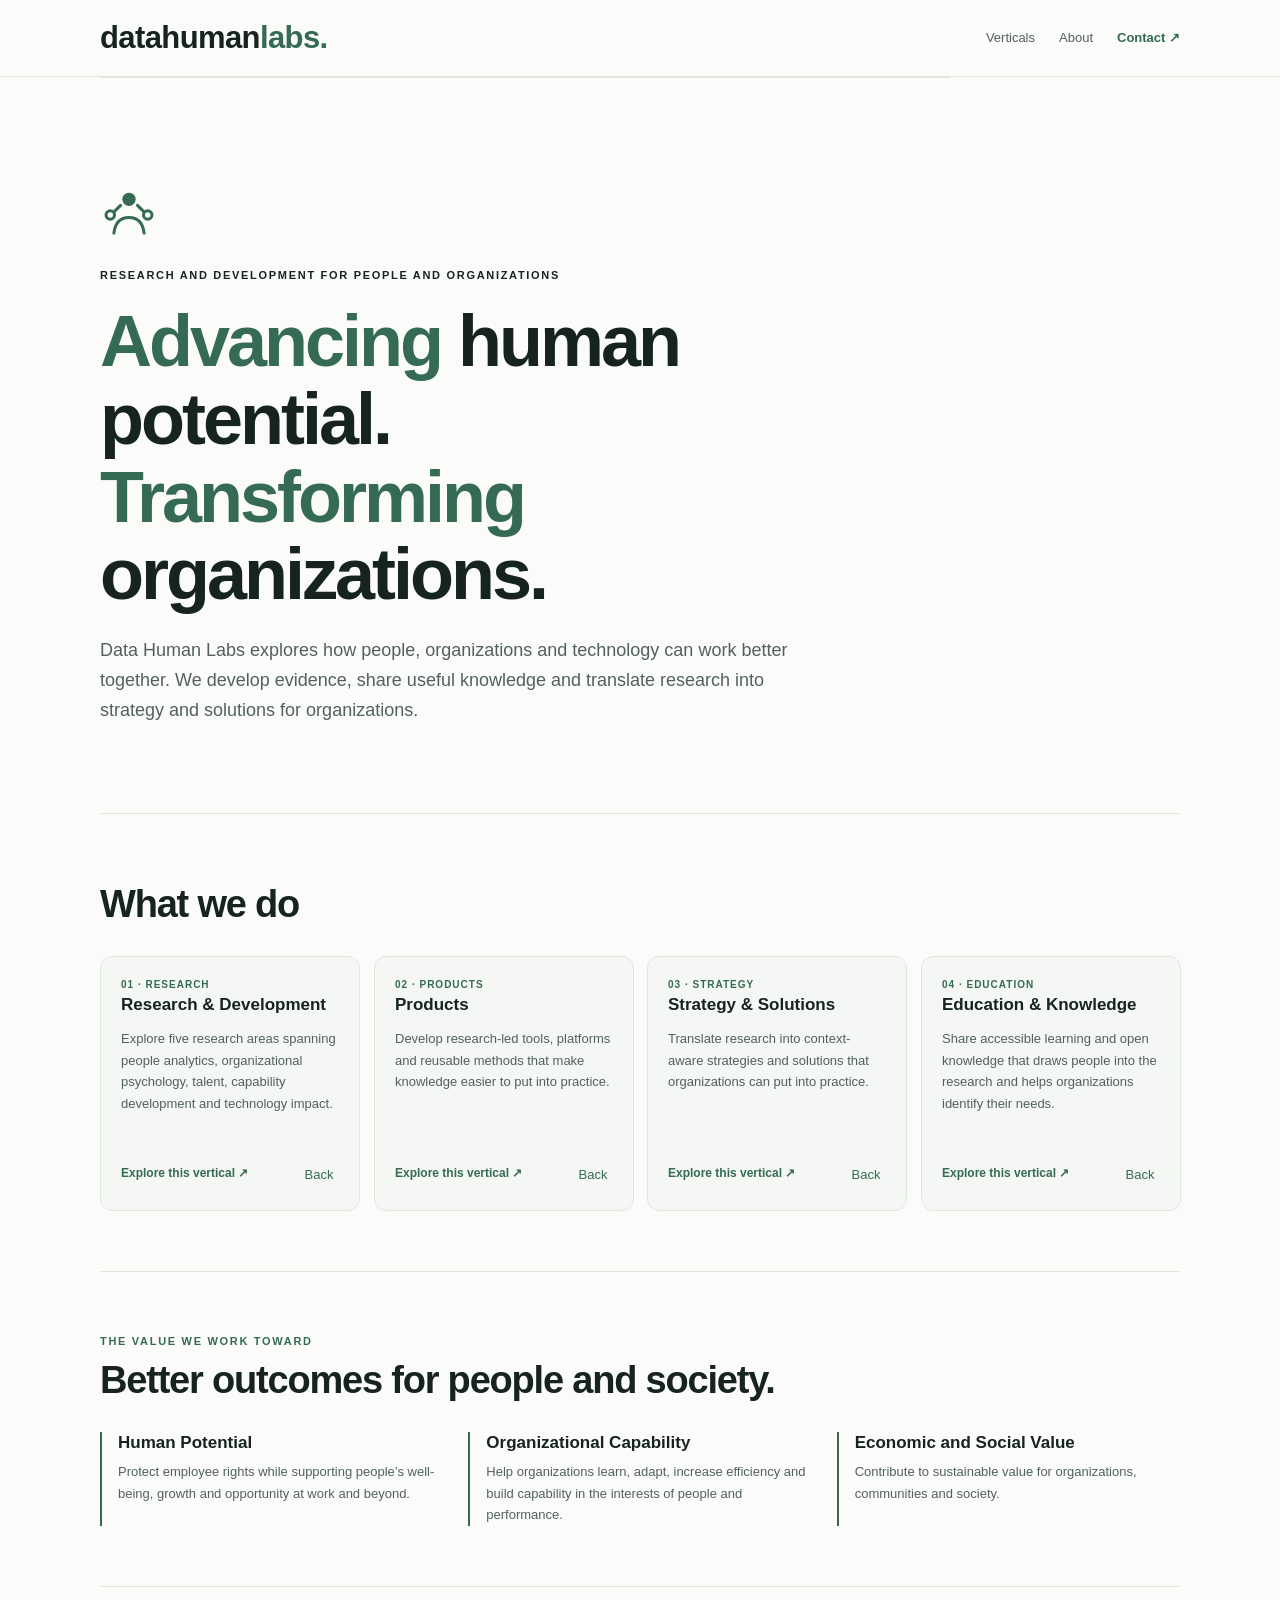
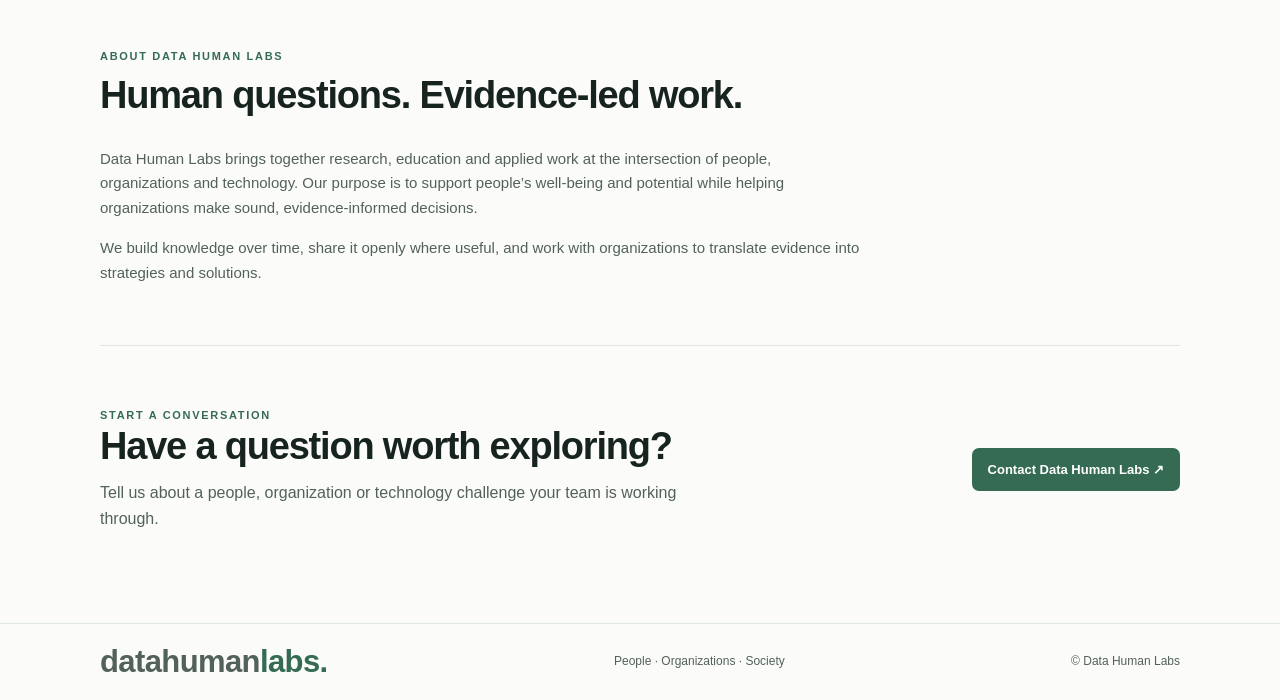
==== commit 61808088: "Keep all four verticals on homepage" ====
--- a/index.html
+++ b/index.html
@@ -29,7 +29,7 @@
     <section id="verticals">
       <div class="section-head"><h2>What we do</h2></div>
       <div class="verticals-grid">
-        <article class="vertical-card vertical-card-feature">
+        <article class="vertical-card">
           <div class="vertical-card-inner">
             <div class="vertical-card-face vertical-card-front">
               <button type="button" class="vertical-card-trigger" aria-expanded="false" aria-label="Reveal Research and Development details">
@@ -39,6 +39,45 @@
             <div class="vertical-card-face vertical-card-back" aria-hidden="true" inert>
               <div><div class="vertical-number">01 · RESEARCH</div><h3>Research &amp; Development</h3><p>Explore five research areas spanning people analytics, organizational psychology, talent, capability development and technology impact.</p></div>
               <div class="vertical-card-actions"><a class="vertical-detail-link" href="research-development.html">Explore this vertical ↗</a><button class="vertical-card-return" type="button" aria-label="Return to Research and Development card">Back</button></div>
+            </div>
+          </div>
+        </article>
+        <article class="vertical-card">
+          <div class="vertical-card-inner">
+            <div class="vertical-card-face vertical-card-front">
+              <button type="button" class="vertical-card-trigger" aria-expanded="false" aria-label="Reveal Products details">
+                <div class="vertical-card-front-mark"><svg aria-hidden="true" viewBox="0 0 48 48" fill="none" stroke="currentColor" stroke-width="2" stroke-linecap="round" stroke-linejoin="round"><path d="m24 5 18 10v18L24 43 6 33V15L24 5Z"/><path d="m6 15 18 11 18-11M24 26v17"/></svg><h3>Products</h3></div><span class="vertical-arrow" aria-hidden="true">↻</span>
+              </button>
+            </div>
+            <div class="vertical-card-face vertical-card-back" aria-hidden="true" inert>
+              <div><div class="vertical-number">02 · PRODUCTS</div><h3>Products</h3><p>Develop research-led tools, platforms and reusable methods that make knowledge easier to put into practice.</p></div>
+              <div class="vertical-card-actions"><a class="vertical-detail-link" href="products.html">Explore this vertical ↗</a><button class="vertical-card-return" type="button" aria-label="Return to Products card">Back</button></div>
+            </div>
+          </div>
+        </article>
+        <article class="vertical-card">
+          <div class="vertical-card-inner">
+            <div class="vertical-card-face vertical-card-front">
+              <button type="button" class="vertical-card-trigger" aria-expanded="false" aria-label="Reveal Strategy and Solutions details">
+                <div class="vertical-card-front-mark"><svg aria-hidden="true" viewBox="0 0 48 48" fill="none" stroke="currentColor" stroke-width="2" stroke-linecap="round" stroke-linejoin="round"><circle cx="24" cy="24" r="18"/><path d="m32 15-5 13-13 5 5-13 13-5Z"/></svg><h3>Strategy &amp; Solutions</h3></div><span class="vertical-arrow" aria-hidden="true">↻</span>
+              </button>
+            </div>
+            <div class="vertical-card-face vertical-card-back" aria-hidden="true" inert>
+              <div><div class="vertical-number">03 · STRATEGY</div><h3>Strategy &amp; Solutions</h3><p>Translate research into context-aware strategies and solutions that organizations can put into practice.</p></div>
+              <div class="vertical-card-actions"><a class="vertical-detail-link" href="strategy-solutions.html">Explore this vertical ↗</a><button class="vertical-card-return" type="button" aria-label="Return to Strategy and Solutions card">Back</button></div>
+            </div>
+          </div>
+        </article>
+        <article class="vertical-card">
+          <div class="vertical-card-inner">
+            <div class="vertical-card-face vertical-card-front">
+              <button type="button" class="vertical-card-trigger" aria-expanded="false" aria-label="Reveal Education and Knowledge details">
+                <div class="vertical-card-front-mark"><svg aria-hidden="true" viewBox="0 0 48 48" fill="none" stroke="currentColor" stroke-width="2" stroke-linecap="round" stroke-linejoin="round"><path d="M5 10c7-2 13-.5 19 4v28C18 38 12 36.5 5 39V10Zm38 0c-7-2-13-.5-19 4v28c6-4 12-5.5 19-3V10Z"/></svg><h3>Education &amp; Knowledge</h3></div><span class="vertical-arrow" aria-hidden="true">↻</span>
+              </button>
+            </div>
+            <div class="vertical-card-face vertical-card-back" aria-hidden="true" inert>
+              <div><div class="vertical-number">04 · EDUCATION</div><h3>Education &amp; Knowledge</h3><p>Share accessible learning and open knowledge that draws people into the research and helps organizations identify their needs.</p></div>
+              <div class="vertical-card-actions"><a class="vertical-detail-link" href="education-knowledge.html">Explore this vertical ↗</a><button class="vertical-card-return" type="button" aria-label="Return to Education and Knowledge card">Back</button></div>
             </div>
           </div>
         </article>
--- a/styles.css
+++ b/styles.css
@@ -30,19 +30,17 @@
 .section-head { display: flex; align-items: end; justify-content: space-between; gap: 30px; margin-bottom: 28px; }
 .section-head h2 { margin-top: 8px; }
 .section-intro { max-width: 430px; color: var(--muted); font-size: 14px; }
-.verticals-grid { display: grid; grid-template-columns: minmax(0, 1fr); gap: 14px; }
+.verticals-grid { display: grid; grid-template-columns: repeat(4, 1fr); gap: 14px; }
 .vertical-card { min-width: 0; perspective: 1000px; }
-.vertical-card-feature { width: min(100%, 620px); justify-self: center; grid-column: 1 / -1; }
 .vertical-card-inner { position: relative; min-height: 255px; transform-style: preserve-3d; transition: transform .6s cubic-bezier(.2,.7,.2,1); }
 .vertical-card.is-flipped .vertical-card-inner { transform: rotateY(180deg); }
 .vertical-card-face { position: absolute; inset: 0; backface-visibility: hidden; border: 1px solid var(--border); border-radius: 12px; background: var(--surface); }
 .vertical-card-front { overflow: hidden; }
-.vertical-card-feature .vertical-card-inner { min-height: 280px; }
-.vertical-card-feature .vertical-card-trigger { position: relative; align-items: center; justify-content: center; text-align: center; }
+.vertical-card-front .vertical-card-trigger { position: relative; align-items: center; justify-content: center; text-align: center; }
 .vertical-card-front-mark { display: flex; flex-direction: column; align-items: center; gap: 12px; }
-.vertical-card-front-mark img { display: block; width: 76px; height: 76px; }
-.vertical-card-front-mark h3 { margin: 0; font-size: 23px; }
-.vertical-card-feature .vertical-arrow { position: absolute; right: 22px; bottom: 20px; }
+.vertical-card-front-mark img, .vertical-card-front-mark svg { display: block; width: 76px; height: 76px; }
+.vertical-card-front .vertical-card-trigger .vertical-card-front-mark h3 { margin: 0; font-size: 23px; }
+.vertical-card-trigger .vertical-arrow { position: absolute; right: 22px; bottom: 20px; }
 .vertical-card-trigger { width: 100%; height: 100%; padding: 20px; display: flex; flex-direction: column; align-items: flex-start; justify-content: space-between; border: 0; background: transparent; color: inherit; text-align: left; cursor: pointer; font: inherit; }
 .vertical-card-trigger:hover, .vertical-card-trigger:focus-visible { background: #f5f8f5; }
 .vertical-number { color: var(--accent); font-size: 10px; font-weight: 700; letter-spacing: 1px; }
